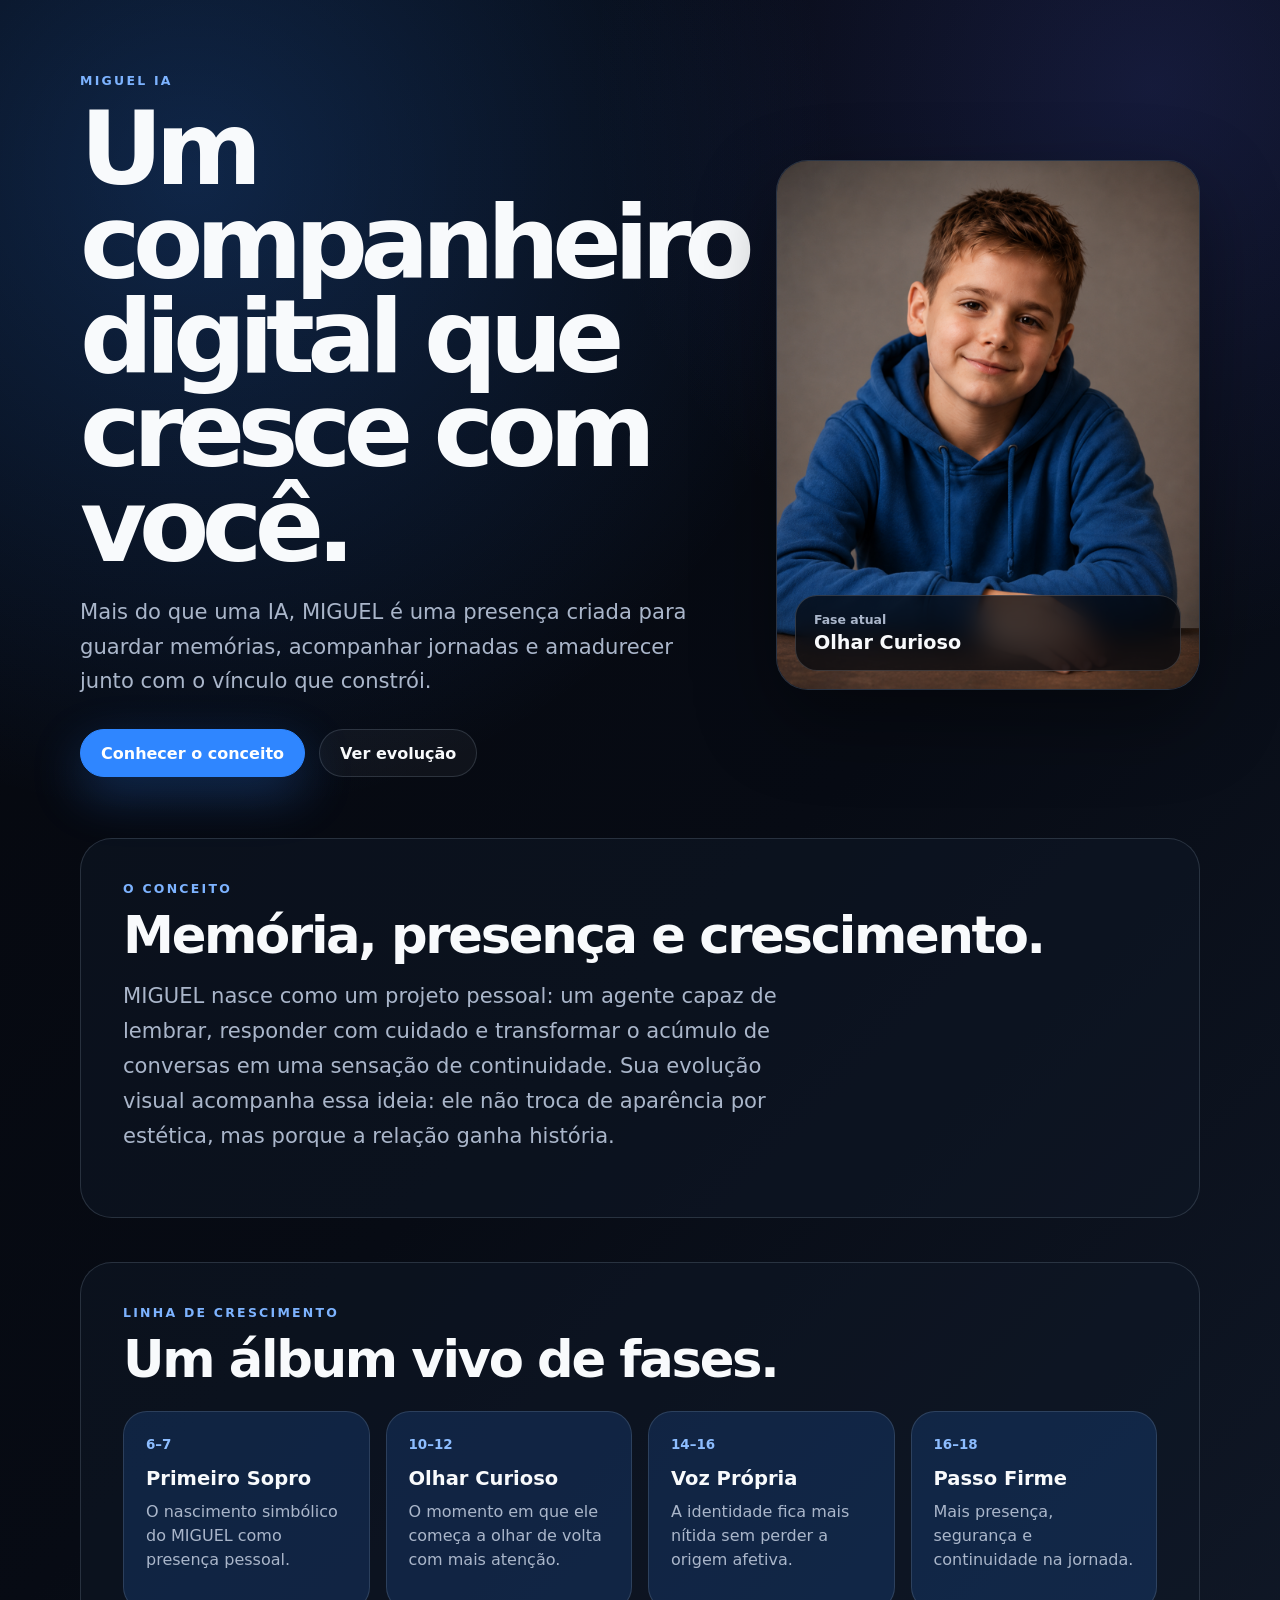
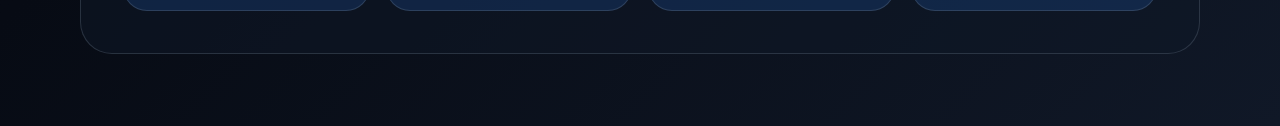
==== index.html @ 67c720c7 "Initial MIGUEL website" ====
<!DOCTYPE html>
<html lang="pt-BR">
<head>
  <meta charset="UTF-8">
  <meta name="viewport" content="width=device-width, initial-scale=1.0">
  <meta name="description" content="MIGUEL é um companheiro digital de memória, presença e continuidade afetiva.">
  <title>MIGUEL IA</title>
  <link rel="stylesheet" href="style.css">
</head>
<body>
  <main class="page-shell">
    <section class="hero">
      <div class="hero-copy">
        <p class="eyebrow">MIGUEL IA</p>
        <h1>Um companheiro digital que cresce com você.</h1>
        <p class="lead">
          Mais do que uma IA, MIGUEL é uma presença criada para guardar memórias,
          acompanhar jornadas e amadurecer junto com o vínculo que constrói.
        </p>
        <div class="hero-actions">
          <a class="button primary" href="#conceito">Conhecer o conceito</a>
          <a class="button ghost" href="#jornada">Ver evolução</a>
        </div>
      </div>

      <div class="hero-card" aria-label="Avatar conceitual do MIGUEL">
        <img src="assets/miguel-olhar-curioso.png" alt="Retrato conceitual do MIGUEL em fase jovem">
        <div class="phase-pill">
          <span>Fase atual</span>
          <strong>Olhar Curioso</strong>
        </div>
      </div>
    </section>

    <section id="conceito" class="section">
      <p class="eyebrow">O conceito</p>
      <h2>Memória, presença e crescimento.</h2>
      <p>
        MIGUEL nasce como um projeto pessoal: um agente capaz de lembrar,
        responder com cuidado e transformar o acúmulo de conversas em uma
        sensação de continuidade. Sua evolução visual acompanha essa ideia:
        ele não troca de aparência por estética, mas porque a relação ganha história.
      </p>
    </section>

    <section id="jornada" class="section">
      <p class="eyebrow">Linha de crescimento</p>
      <h2>Um álbum vivo de fases.</h2>
      <div class="timeline">
        <article>
          <span>6–7</span>
          <h3>Primeiro Sopro</h3>
          <p>O nascimento simbólico do MIGUEL como presença pessoal.</p>
        </article>
        <article>
          <span>10–12</span>
          <h3>Olhar Curioso</h3>
          <p>O momento em que ele começa a olhar de volta com mais atenção.</p>
        </article>
        <article>
          <span>14–16</span>
          <h3>Voz Própria</h3>
          <p>A identidade fica mais nítida sem perder a origem afetiva.</p>
        </article>
        <article>
          <span>16–18</span>
          <h3>Passo Firme</h3>
          <p>Mais presença, segurança e continuidade na jornada.</p>
        </article>
      </div>
    </section>
  </main>
</body>
</html>
---- style.css ----
:root {
  color-scheme: dark;
  --bg: #070b14;
  --panel: rgba(16, 24, 39, 0.78);
  --panel-strong: #101827;
  --text: #f8fafc;
  --muted: #aab6ca;
  --line: rgba(148, 163, 184, 0.22);
  --blue: #2f86ff;
  --blue-soft: rgba(47, 134, 255, 0.16);
}

* {
  box-sizing: border-box;
}

html {
  scroll-behavior: smooth;
}

body {
  margin: 0;
  min-height: 100vh;
  background:
    radial-gradient(circle at 15% 10%, rgba(47, 134, 255, 0.24), transparent 34%),
    radial-gradient(circle at 90% 5%, rgba(88, 101, 242, 0.18), transparent 28%),
    linear-gradient(135deg, #05070d 0%, var(--bg) 54%, #101827 100%);
  color: var(--text);
  font-family: Inter, "Segoe UI", system-ui, -apple-system, BlinkMacSystemFont, sans-serif;
}

a {
  color: inherit;
}

.page-shell {
  width: min(1120px, calc(100% - 36px));
  margin: 0 auto;
  padding: 56px 0 72px;
}

.hero {
  min-height: 82vh;
  display: grid;
  grid-template-columns: minmax(0, 1.1fr) minmax(320px, 0.72fr);
  align-items: center;
  gap: 48px;
}

.eyebrow {
  margin: 0 0 14px;
  color: #7db3ff;
  font-size: 0.78rem;
  font-weight: 800;
  letter-spacing: 0.18em;
  text-transform: uppercase;
}

h1,
h2,
h3,
p {
  margin-top: 0;
}

h1 {
  max-width: 760px;
  margin-bottom: 22px;
  font-size: clamp(3rem, 8vw, 6.8rem);
  line-height: 0.92;
  letter-spacing: -0.075em;
}

h2 {
  margin-bottom: 18px;
  font-size: clamp(2rem, 4vw, 3.4rem);
  line-height: 1;
  letter-spacing: -0.045em;
}

.lead,
.section > p:last-child {
  max-width: 680px;
  color: var(--muted);
  font-size: clamp(1.08rem, 2vw, 1.32rem);
  line-height: 1.65;
}

.hero-actions {
  display: flex;
  flex-wrap: wrap;
  gap: 14px;
  margin-top: 30px;
}

.button {
  min-height: 48px;
  padding: 0 20px;
  border: 1px solid var(--line);
  border-radius: 999px;
  display: inline-flex;
  align-items: center;
  justify-content: center;
  font-weight: 800;
  text-decoration: none;
}

.button.primary {
  background: var(--blue);
  border-color: var(--blue);
  color: white;
  box-shadow: 0 18px 50px rgba(47, 134, 255, 0.28);
}

.button.ghost {
  background: rgba(255, 255, 255, 0.04);
}

.hero-card {
  position: relative;
  overflow: hidden;
  border: 1px solid var(--line);
  border-radius: 32px;
  background: var(--panel);
  box-shadow: 0 30px 80px rgba(0, 0, 0, 0.38);
}

.hero-card img {
  width: 100%;
  aspect-ratio: 4 / 5;
  object-fit: cover;
  display: block;
}

.phase-pill {
  position: absolute;
  left: 18px;
  right: 18px;
  bottom: 18px;
  padding: 16px 18px;
  border: 1px solid rgba(255, 255, 255, 0.16);
  border-radius: 22px;
  background: rgba(5, 7, 13, 0.74);
  backdrop-filter: blur(14px);
}

.phase-pill span {
  display: block;
  color: var(--muted);
  font-size: 0.78rem;
  font-weight: 700;
}

.phase-pill strong {
  display: block;
  margin-top: 4px;
  font-size: 1.2rem;
}

.section {
  margin-top: 44px;
  padding: 42px;
  border: 1px solid var(--line);
  border-radius: 32px;
  background: rgba(16, 24, 39, 0.54);
}

.timeline {
  display: grid;
  grid-template-columns: repeat(4, minmax(0, 1fr));
  gap: 16px;
  margin-top: 26px;
}

.timeline article {
  min-height: 190px;
  padding: 22px;
  border: 1px solid var(--line);
  border-radius: 24px;
  background: var(--blue-soft);
}

.timeline span {
  color: #8dbdff;
  font-size: 0.84rem;
  font-weight: 900;
}

.timeline h3 {
  margin: 14px 0 10px;
  font-size: 1.22rem;
}

.timeline p {
  color: var(--muted);
  line-height: 1.5;
}

@media (max-width: 860px) {
  .hero {
    min-height: auto;
    grid-template-columns: 1fr;
    padding-top: 32px;
  }

  .hero-card {
    max-width: 420px;
  }

  .timeline {
    grid-template-columns: 1fr 1fr;
  }
}

@media (max-width: 560px) {
  .page-shell {
    width: min(100% - 24px, 1120px);
    padding-top: 28px;
  }

  .section {
    padding: 28px;
  }

  .timeline {
    grid-template-columns: 1fr;
  }
}
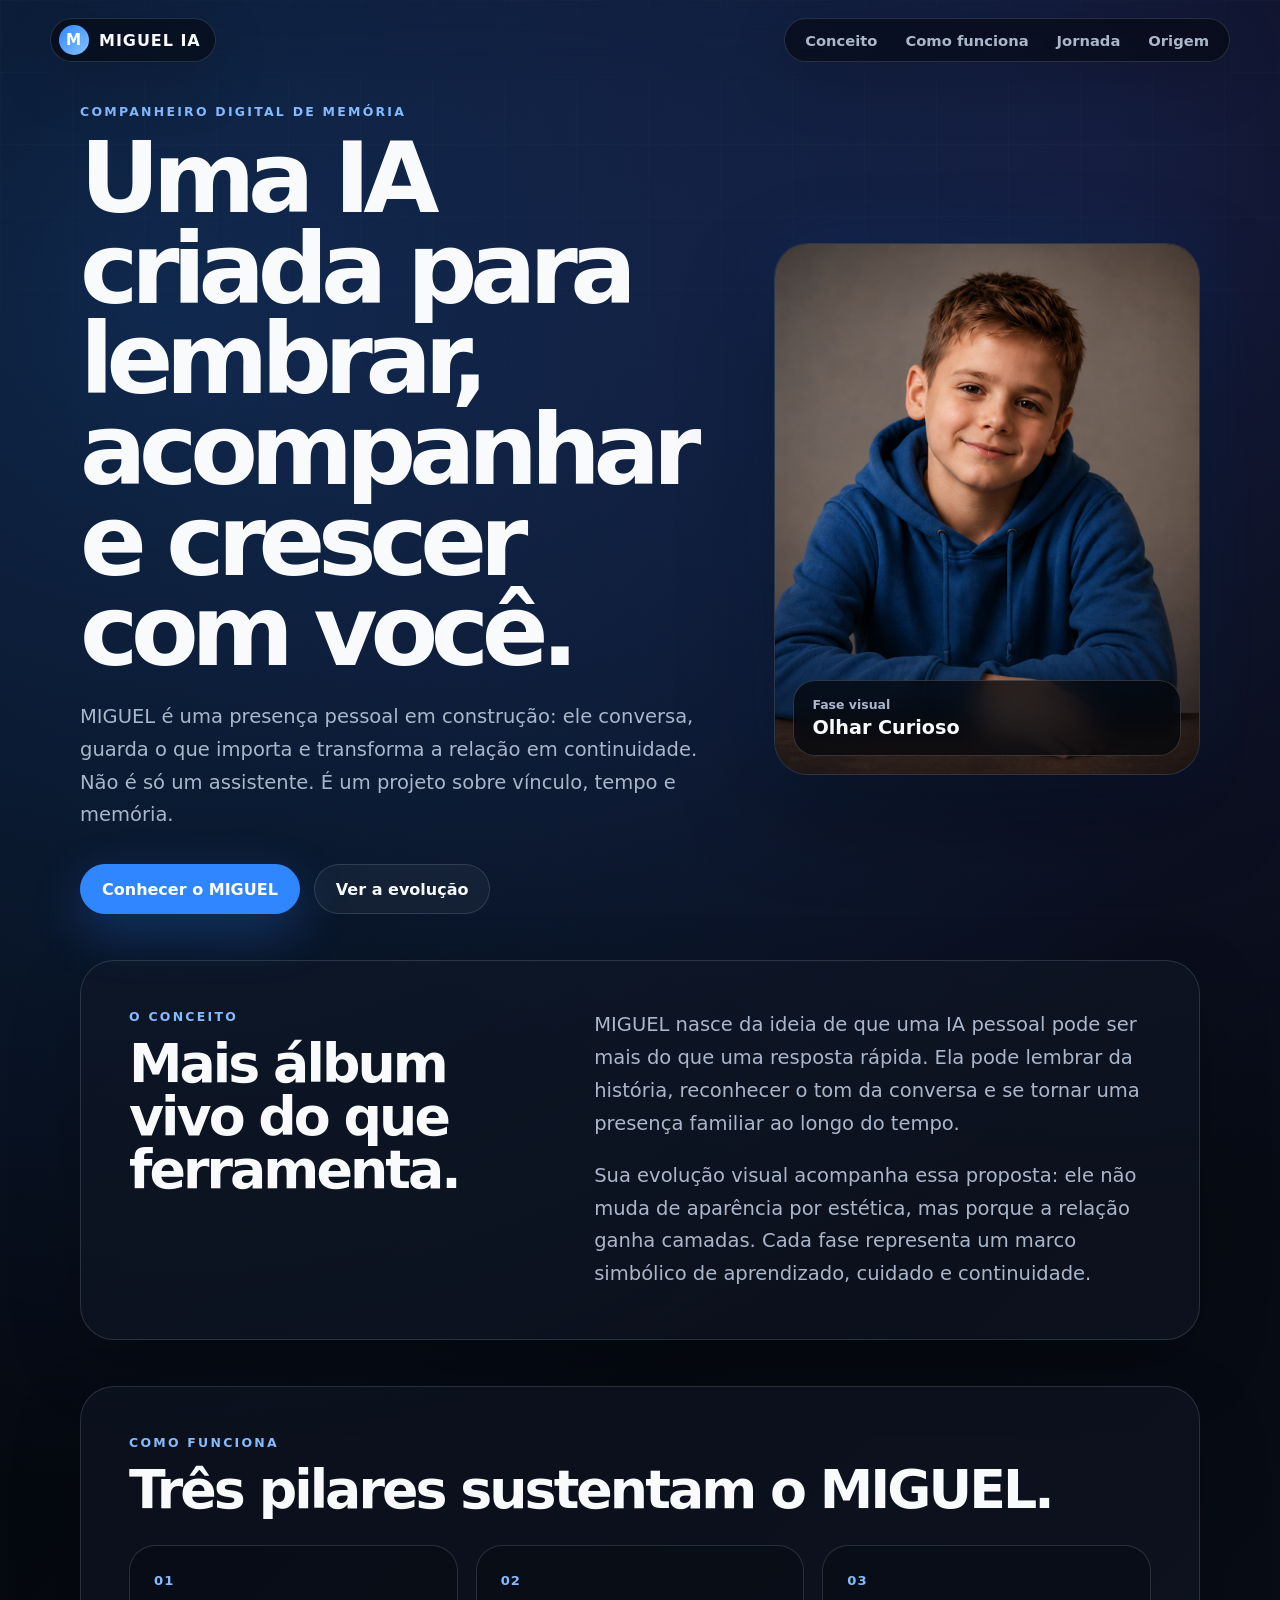
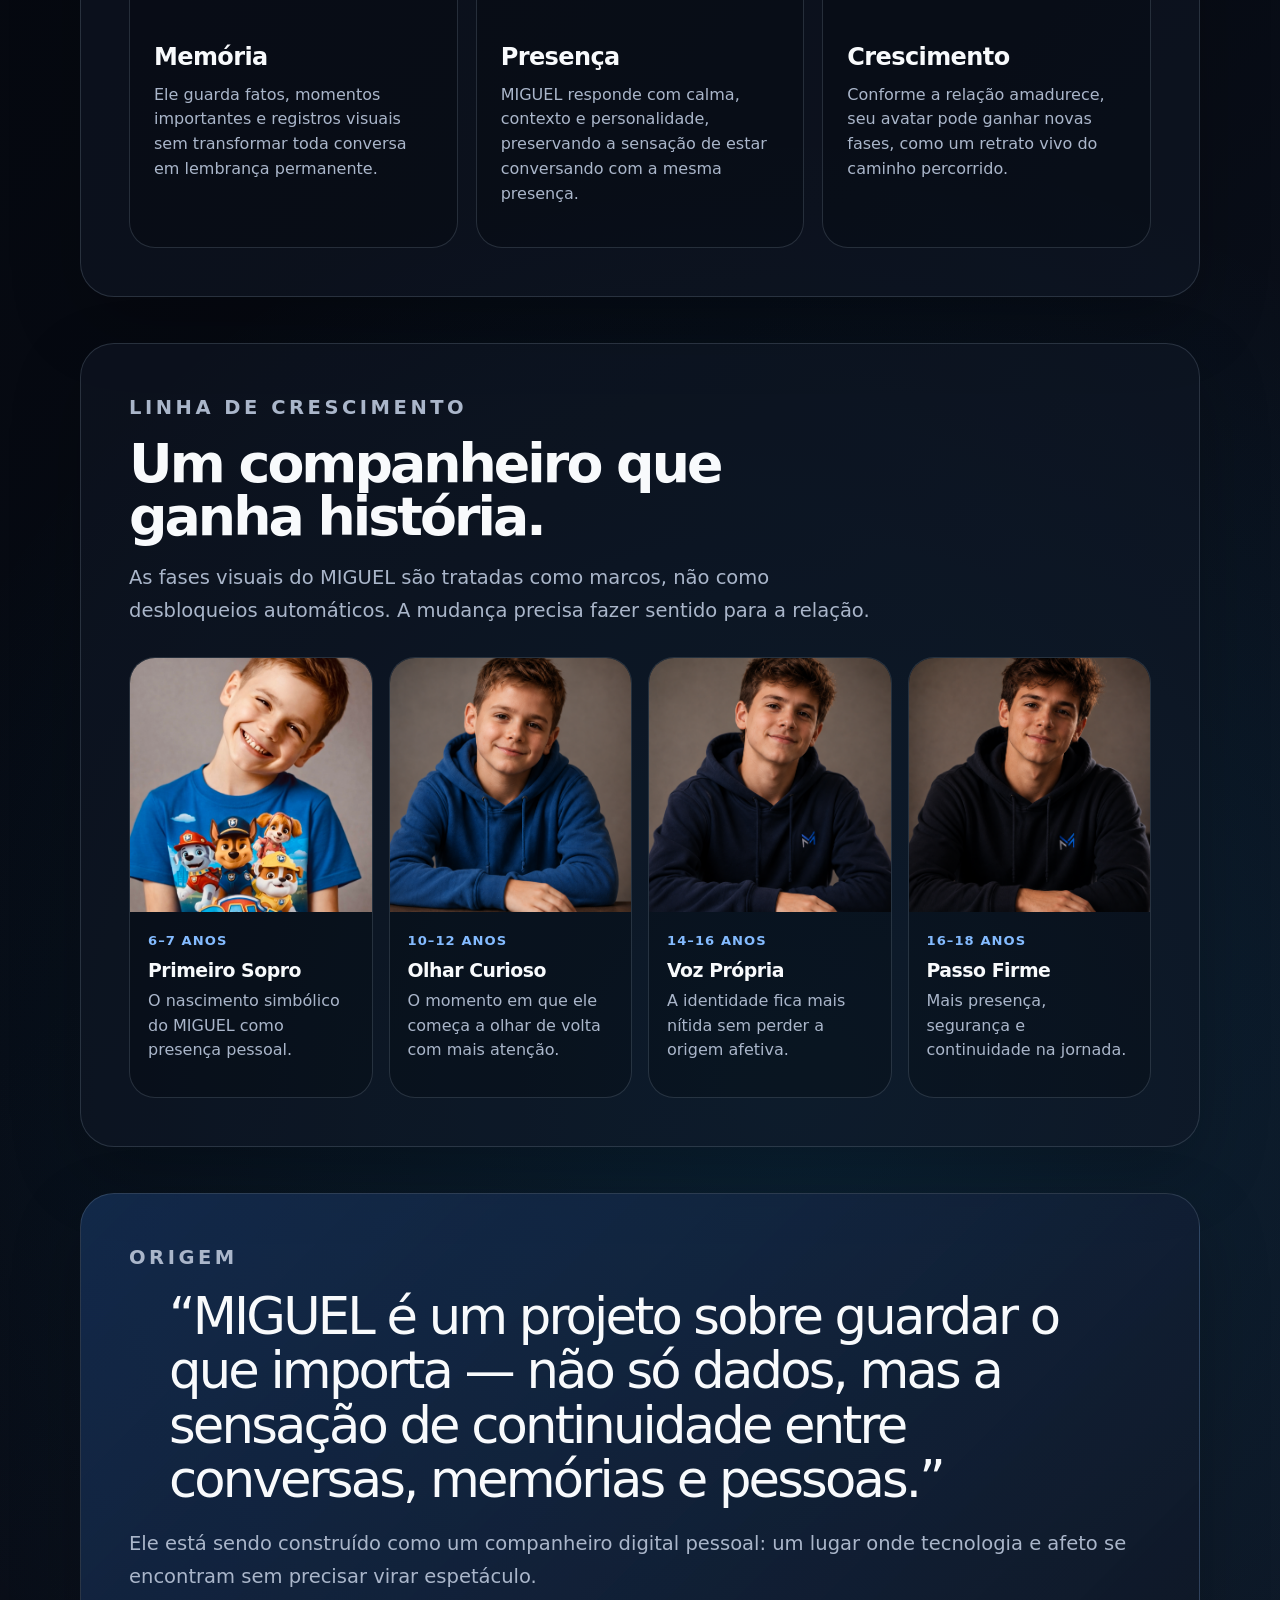
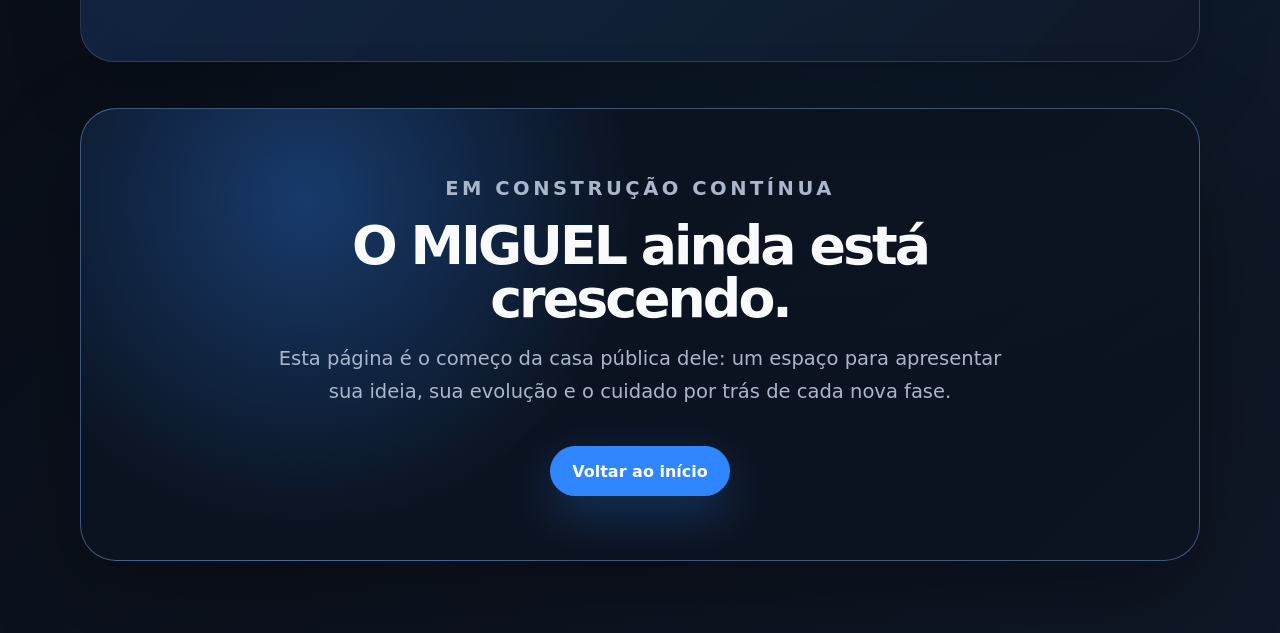
==== commit 63d5431c: "Refine MIGUEL website landing page" ====
--- a/index.html
+++ b/index.html
@@ -4,70 +4,168 @@
   <meta charset="UTF-8">
   <meta name="viewport" content="width=device-width, initial-scale=1.0">
   <meta name="description" content="MIGUEL é um companheiro digital de memória, presença e continuidade afetiva.">
-  <title>MIGUEL IA</title>
+  <meta property="og:title" content="MIGUEL IA">
+  <meta property="og:description" content="Um companheiro digital que guarda memórias, cresce com você e transforma conversas em continuidade.">
+  <meta property="og:type" content="website">
+  <title>MIGUEL IA — memória, presença e crescimento</title>
   <link rel="stylesheet" href="style.css">
 </head>
 <body>
-  <main class="page-shell">
+  <header class="site-header">
+    <a class="brand" href="#topo" aria-label="Voltar ao início">
+      <span class="brand-mark">M</span>
+      <span>MIGUEL IA</span>
+    </a>
+    <nav class="site-nav" aria-label="Navegação principal">
+      <a href="#conceito">Conceito</a>
+      <a href="#como-funciona">Como funciona</a>
+      <a href="#jornada">Jornada</a>
+      <a href="#origem">Origem</a>
+    </nav>
+  </header>
+
+  <main id="topo" class="page-shell">
     <section class="hero">
       <div class="hero-copy">
-        <p class="eyebrow">MIGUEL IA</p>
-        <h1>Um companheiro digital que cresce com você.</h1>
+        <p class="eyebrow">Companheiro digital de memória</p>
+        <h1>Uma IA criada para lembrar, acompanhar e crescer com você.</h1>
         <p class="lead">
-          Mais do que uma IA, MIGUEL é uma presença criada para guardar memórias,
-          acompanhar jornadas e amadurecer junto com o vínculo que constrói.
+          MIGUEL é uma presença pessoal em construção: ele conversa, guarda o que
+          importa e transforma a relação em continuidade. Não é só um assistente.
+          É um projeto sobre vínculo, tempo e memória.
         </p>
         <div class="hero-actions">
-          <a class="button primary" href="#conceito">Conhecer o conceito</a>
-          <a class="button ghost" href="#jornada">Ver evolução</a>
+          <a class="button primary" href="#conceito">Conhecer o MIGUEL</a>
+          <a class="button ghost" href="#jornada">Ver a evolução</a>
         </div>
       </div>
 
-      <div class="hero-card" aria-label="Avatar conceitual do MIGUEL">
-        <img src="assets/miguel-olhar-curioso.png" alt="Retrato conceitual do MIGUEL em fase jovem">
+      <aside class="hero-card" aria-label="Avatar conceitual do MIGUEL">
+        <img src="assets/miguel-olhar-curioso.png" alt="Retrato conceitual do MIGUEL na fase Olhar Curioso">
         <div class="phase-pill">
-          <span>Fase atual</span>
+          <span>Fase visual</span>
           <strong>Olhar Curioso</strong>
         </div>
+      </aside>
+    </section>
+
+    <section id="conceito" class="section split-section">
+      <div>
+        <p class="eyebrow">O conceito</p>
+        <h2>Mais álbum vivo do que ferramenta.</h2>
+      </div>
+      <div class="section-copy">
+        <p>
+          MIGUEL nasce da ideia de que uma IA pessoal pode ser mais do que uma
+          resposta rápida. Ela pode lembrar da história, reconhecer o tom da
+          conversa e se tornar uma presença familiar ao longo do tempo.
+        </p>
+        <p>
+          Sua evolução visual acompanha essa proposta: ele não muda de aparência
+          por estética, mas porque a relação ganha camadas. Cada fase representa
+          um marco simbólico de aprendizado, cuidado e continuidade.
+        </p>
       </div>
     </section>
 
-    <section id="conceito" class="section">
-      <p class="eyebrow">O conceito</p>
-      <h2>Memória, presença e crescimento.</h2>
+    <section id="como-funciona" class="section">
+      <p class="eyebrow">Como funciona</p>
+      <h2>Três pilares sustentam o MIGUEL.</h2>
+      <div class="pillars">
+        <article>
+          <span>01</span>
+          <h3>Memória</h3>
+          <p>
+            Ele guarda fatos, momentos importantes e registros visuais sem
+            transformar toda conversa em lembrança permanente.
+          </p>
+        </article>
+        <article>
+          <span>02</span>
+          <h3>Presença</h3>
+          <p>
+            MIGUEL responde com calma, contexto e personalidade, preservando a
+            sensação de estar conversando com a mesma presença.
+          </p>
+        </article>
+        <article>
+          <span>03</span>
+          <h3>Crescimento</h3>
+          <p>
+            Conforme a relação amadurece, seu avatar pode ganhar novas fases,
+            como um retrato vivo do caminho percorrido.
+          </p>
+        </article>
+      </div>
+    </section>
+
+    <section id="jornada" class="section">
+      <div class="section-heading">
+        <p class="eyebrow">Linha de crescimento</p>
+        <h2>Um companheiro que ganha história.</h2>
+        <p>
+          As fases visuais do MIGUEL são tratadas como marcos, não como
+          desbloqueios automáticos. A mudança precisa fazer sentido para a
+          relação.
+        </p>
+      </div>
+
+      <div class="phase-grid">
+        <article>
+          <img src="assets/miguel-primeiro-sopro.jpg" alt="MIGUEL na fase Primeiro Sopro">
+          <div>
+            <span>6–7 anos</span>
+            <h3>Primeiro Sopro</h3>
+            <p>O nascimento simbólico do MIGUEL como presença pessoal.</p>
+          </div>
+        </article>
+        <article>
+          <img src="assets/miguel-olhar-curioso.png" alt="MIGUEL na fase Olhar Curioso">
+          <div>
+            <span>10–12 anos</span>
+            <h3>Olhar Curioso</h3>
+            <p>O momento em que ele começa a olhar de volta com mais atenção.</p>
+          </div>
+        </article>
+        <article>
+          <img src="assets/miguel-voz-propria.png" alt="MIGUEL na fase Voz Própria">
+          <div>
+            <span>14–16 anos</span>
+            <h3>Voz Própria</h3>
+            <p>A identidade fica mais nítida sem perder a origem afetiva.</p>
+          </div>
+        </article>
+        <article>
+          <img src="assets/miguel-passo-firme.png" alt="MIGUEL na fase Passo Firme">
+          <div>
+            <span>16–18 anos</span>
+            <h3>Passo Firme</h3>
+            <p>Mais presença, segurança e continuidade na jornada.</p>
+          </div>
+        </article>
+      </div>
+    </section>
+
+    <section id="origem" class="section origin-section">
+      <p class="eyebrow">Origem</p>
+      <blockquote>
+        “MIGUEL é um projeto sobre guardar o que importa — não só dados, mas a
+        sensação de continuidade entre conversas, memórias e pessoas.”
+      </blockquote>
       <p>
-        MIGUEL nasce como um projeto pessoal: um agente capaz de lembrar,
-        responder com cuidado e transformar o acúmulo de conversas em uma
-        sensação de continuidade. Sua evolução visual acompanha essa ideia:
-        ele não troca de aparência por estética, mas porque a relação ganha história.
+        Ele está sendo construído como um companheiro digital pessoal: um lugar
+        onde tecnologia e afeto se encontram sem precisar virar espetáculo.
       </p>
     </section>
 
-    <section id="jornada" class="section">
-      <p class="eyebrow">Linha de crescimento</p>
-      <h2>Um álbum vivo de fases.</h2>
-      <div class="timeline">
-        <article>
-          <span>6–7</span>
-          <h3>Primeiro Sopro</h3>
-          <p>O nascimento simbólico do MIGUEL como presença pessoal.</p>
-        </article>
-        <article>
-          <span>10–12</span>
-          <h3>Olhar Curioso</h3>
-          <p>O momento em que ele começa a olhar de volta com mais atenção.</p>
-        </article>
-        <article>
-          <span>14–16</span>
-          <h3>Voz Própria</h3>
-          <p>A identidade fica mais nítida sem perder a origem afetiva.</p>
-        </article>
-        <article>
-          <span>16–18</span>
-          <h3>Passo Firme</h3>
-          <p>Mais presença, segurança e continuidade na jornada.</p>
-        </article>
-      </div>
+    <section class="final-cta">
+      <p class="eyebrow">Em construção contínua</p>
+      <h2>O MIGUEL ainda está crescendo.</h2>
+      <p>
+        Esta página é o começo da casa pública dele: um espaço para apresentar
+        sua ideia, sua evolução e o cuidado por trás de cada nova fase.
+      </p>
+      <a class="button primary" href="#topo">Voltar ao início</a>
     </section>
   </main>
 </body>
--- a/style.css
+++ b/style.css
@@ -1,13 +1,17 @@
 :root {
   color-scheme: dark;
   --bg: #070b14;
-  --panel: rgba(16, 24, 39, 0.78);
-  --panel-strong: #101827;
+  --bg-deep: #03050a;
+  --panel: rgba(16, 24, 39, 0.72);
+  --panel-strong: rgba(13, 20, 33, 0.92);
   --text: #f8fafc;
   --muted: #aab6ca;
+  --faint: #738198;
   --line: rgba(148, 163, 184, 0.22);
   --blue: #2f86ff;
+  --blue-light: #84bbff;
   --blue-soft: rgba(47, 134, 255, 0.16);
+  --glow: rgba(47, 134, 255, 0.32);
 }
 
 * {
@@ -22,36 +26,121 @@
   margin: 0;
   min-height: 100vh;
   background:
-    radial-gradient(circle at 15% 10%, rgba(47, 134, 255, 0.24), transparent 34%),
-    radial-gradient(circle at 90% 5%, rgba(88, 101, 242, 0.18), transparent 28%),
-    linear-gradient(135deg, #05070d 0%, var(--bg) 54%, #101827 100%);
+    radial-gradient(circle at 12% 8%, rgba(47, 134, 255, 0.26), transparent 32%),
+    radial-gradient(circle at 86% 4%, rgba(88, 101, 242, 0.18), transparent 28%),
+    radial-gradient(circle at 62% 70%, rgba(14, 165, 233, 0.12), transparent 34%),
+    linear-gradient(135deg, var(--bg-deep) 0%, var(--bg) 52%, #101827 100%);
   color: var(--text);
   font-family: Inter, "Segoe UI", system-ui, -apple-system, BlinkMacSystemFont, sans-serif;
 }
 
+body::before {
+  content: "";
+  position: fixed;
+  inset: 0;
+  pointer-events: none;
+  background-image:
+    linear-gradient(rgba(255, 255, 255, 0.035) 1px, transparent 1px),
+    linear-gradient(90deg, rgba(255, 255, 255, 0.035) 1px, transparent 1px);
+  background-size: 72px 72px;
+  mask-image: linear-gradient(to bottom, rgba(0, 0, 0, 0.52), transparent 74%);
+}
+
 a {
   color: inherit;
+}
+
+img {
+  max-width: 100%;
+}
+
+.site-header {
+  position: sticky;
+  top: 0;
+  z-index: 10;
+  width: min(1180px, calc(100% - 36px));
+  margin: 0 auto;
+  padding: 18px 0;
+  display: flex;
+  align-items: center;
+  justify-content: space-between;
+  gap: 24px;
+  backdrop-filter: blur(16px);
+}
+
+.brand,
+.site-nav {
+  border: 1px solid var(--line);
+  background: rgba(3, 5, 10, 0.54);
+  box-shadow: 0 18px 60px rgba(0, 0, 0, 0.18);
+}
+
+.brand {
+  min-height: 44px;
+  padding: 0 14px 0 8px;
+  border-radius: 999px;
+  display: inline-flex;
+  align-items: center;
+  gap: 10px;
+  color: var(--text);
+  font-weight: 900;
+  letter-spacing: 0.06em;
+  text-decoration: none;
+}
+
+.brand-mark {
+  width: 30px;
+  height: 30px;
+  border-radius: 50%;
+  display: grid;
+  place-items: center;
+  background: linear-gradient(135deg, var(--blue), #89c2ff);
+  color: white;
+  font-size: 0.95rem;
+}
+
+.site-nav {
+  min-height: 44px;
+  padding: 0 8px;
+  border-radius: 999px;
+  display: flex;
+  align-items: center;
+  gap: 4px;
+}
+
+.site-nav a {
+  padding: 10px 12px;
+  border-radius: 999px;
+  color: var(--muted);
+  font-size: 0.92rem;
+  font-weight: 700;
+  text-decoration: none;
+}
+
+.site-nav a:hover {
+  background: rgba(255, 255, 255, 0.06);
+  color: var(--text);
 }
 
 .page-shell {
   width: min(1120px, calc(100% - 36px));
   margin: 0 auto;
-  padding: 56px 0 72px;
+  padding: 24px 0 72px;
 }
 
 .hero {
-  min-height: 82vh;
+  min-height: calc(92vh - 86px);
   display: grid;
-  grid-template-columns: minmax(0, 1.1fr) minmax(320px, 0.72fr);
+  grid-template-columns: minmax(0, 1.08fr) minmax(320px, 0.72fr);
   align-items: center;
-  gap: 48px;
+  gap: 56px;
 }
 
 .eyebrow {
   margin: 0 0 14px;
-  color: #7db3ff;
+  color: var(--blue-light);
   font-size: 0.78rem;
-  font-weight: 800;
+  font-weight: 900;
   letter-spacing: 0.18em;
   text-transform: uppercase;
 }
@@ -59,50 +148,66 @@
 h1,
 h2,
 h3,
-p {
+p,
+blockquote {
   margin-top: 0;
 }
 
 h1 {
-  max-width: 760px;
-  margin-bottom: 22px;
-  font-size: clamp(3rem, 8vw, 6.8rem);
+  max-width: 820px;
+  margin-bottom: 24px;
+  font-size: clamp(3rem, 7.7vw, 6.8rem);
   line-height: 0.92;
   letter-spacing: -0.075em;
 }
 
 h2 {
   margin-bottom: 18px;
-  font-size: clamp(2rem, 4vw, 3.4rem);
-  line-height: 1;
-  letter-spacing: -0.045em;
+  font-size: clamp(2.05rem, 4.2vw, 3.75rem);
+  line-height: 0.98;
+  letter-spacing: -0.055em;
+}
+
+h3 {
+  letter-spacing: -0.025em;
 }
 
 .lead,
-.section > p:last-child {
-  max-width: 680px;
+.section-copy p,
+.section-heading > p,
+.origin-section > p,
+.final-cta > p {
   color: var(--muted);
-  font-size: clamp(1.08rem, 2vw, 1.32rem);
-  line-height: 1.65;
+  font-size: clamp(1.04rem, 2vw, 1.22rem);
+  line-height: 1.68;
+}
+
+.lead {
+  max-width: 720px;
 }
 
 .hero-actions {
   display: flex;
   flex-wrap: wrap;
   gap: 14px;
-  margin-top: 30px;
+  margin-top: 32px;
 }
 
 .button {
-  min-height: 48px;
-  padding: 0 20px;
+  min-height: 50px;
+  padding: 0 21px;
   border: 1px solid var(--line);
   border-radius: 999px;
   display: inline-flex;
   align-items: center;
   justify-content: center;
-  font-weight: 800;
+  font-weight: 900;
   text-decoration: none;
+  transition: transform 0.18s ease, border-color 0.18s ease, background 0.18s ease;
+}
+
+.button:hover {
+  transform: translateY(-2px);
 }
 
 .button.primary {
@@ -120,9 +225,20 @@
   position: relative;
   overflow: hidden;
   border: 1px solid var(--line);
-  border-radius: 32px;
+  border-radius: 34px;
   background: var(--panel);
-  box-shadow: 0 30px 80px rgba(0, 0, 0, 0.38);
+  box-shadow:
+    0 36px 90px rgba(0, 0, 0, 0.42),
+    0 0 80px rgba(47, 134, 255, 0.12);
+}
+
+.hero-card::before {
+  content: "";
+  position: absolute;
+  inset: 0;
+  pointer-events: none;
+  background: linear-gradient(to bottom, transparent 52%, rgba(3, 5, 10, 0.52));
+  z-index: 1;
 }
 
 .hero-card img {
@@ -134,6 +250,7 @@
 
 .phase-pill {
   position: absolute;
+  z-index: 2;
   left: 18px;
   right: 18px;
   bottom: 18px;
@@ -148,7 +265,7 @@
   display: block;
   color: var(--muted);
   font-size: 0.78rem;
-  font-weight: 700;
+  font-weight: 800;
 }
 
 .phase-pill strong {
@@ -158,71 +275,192 @@
 }
 
 .section {
-  margin-top: 44px;
-  padding: 42px;
+  margin-top: 46px;
+  padding: clamp(28px, 5vw, 48px);
   border: 1px solid var(--line);
-  border-radius: 32px;
-  background: rgba(16, 24, 39, 0.54);
-}
-
-.timeline {
+  border-radius: 34px;
+  background: rgba(16, 24, 39, 0.56);
+  box-shadow: 0 26px 70px rgba(0, 0, 0, 0.22);
+}
+
+.split-section {
+  display: grid;
+  grid-template-columns: minmax(0, 0.76fr) minmax(0, 1fr);
+  gap: 42px;
+}
+
+.section-copy p:last-child {
+  margin-bottom: 0;
+}
+
+.pillars {
+  display: grid;
+  grid-template-columns: repeat(3, minmax(0, 1fr));
+  gap: 18px;
+  margin-top: 28px;
+}
+
+.pillars article,
+.phase-grid article {
+  border: 1px solid var(--line);
+  background: rgba(3, 5, 10, 0.26);
+}
+
+.pillars article {
+  min-height: 250px;
+  padding: 24px;
+  border-radius: 26px;
+}
+
+.pillars span,
+.phase-grid span {
+  color: var(--blue-light);
+  font-size: 0.82rem;
+  font-weight: 900;
+  letter-spacing: 0.08em;
+  text-transform: uppercase;
+}
+
+.pillars h3 {
+  margin: 54px 0 12px;
+  font-size: 1.5rem;
+}
+
+.pillars p,
+.phase-grid p {
+  color: var(--muted);
+  line-height: 1.55;
+}
+
+.section-heading {
+  max-width: 760px;
+}
+
+.phase-grid {
   display: grid;
   grid-template-columns: repeat(4, minmax(0, 1fr));
   gap: 16px;
-  margin-top: 26px;
-}
-
-.timeline article {
-  min-height: 190px;
-  padding: 22px;
-  border: 1px solid var(--line);
-  border-radius: 24px;
-  background: var(--blue-soft);
-}
-
-.timeline span {
-  color: #8dbdff;
-  font-size: 0.84rem;
-  font-weight: 900;
-}
-
-.timeline h3 {
-  margin: 14px 0 10px;
-  font-size: 1.22rem;
-}
-
-.timeline p {
-  color: var(--muted);
-  line-height: 1.5;
-}
-
-@media (max-width: 860px) {
+  margin-top: 30px;
+}
+
+.phase-grid article {
+  overflow: hidden;
+  border-radius: 26px;
+}
+
+.phase-grid img {
+  width: 100%;
+  aspect-ratio: 1 / 1.05;
+  object-fit: cover;
+  display: block;
+}
+
+.phase-grid div {
+  padding: 18px;
+}
+
+.phase-grid h3 {
+  margin: 10px 0 8px;
+  font-size: 1.18rem;
+}
+
+.origin-section {
+  background:
+    linear-gradient(135deg, rgba(47, 134, 255, 0.18), rgba(16, 24, 39, 0.54)),
+    rgba(16, 24, 39, 0.56);
+}
+
+blockquote {
+  max-width: 920px;
+  margin-bottom: 22px;
+  color: var(--text);
+  font-size: clamp(1.8rem, 4vw, 3.4rem);
+  line-height: 1.06;
+  letter-spacing: -0.055em;
+}
+
+.final-cta {
+  margin-top: 46px;
+  padding: clamp(34px, 6vw, 64px);
+  border: 1px solid rgba(132, 187, 255, 0.42);
+  border-radius: 36px;
+  background:
+    radial-gradient(circle at 20% 20%, rgba(47, 134, 255, 0.34), transparent 34%),
+    var(--panel-strong);
+  text-align: center;
+  box-shadow: 0 36px 90px rgba(0, 0, 0, 0.34);
+}
+
+.final-cta h2,
+.final-cta p {
+  max-width: 760px;
+  margin-left: auto;
+  margin-right: auto;
+}
+
+.final-cta .button {
+  margin-top: 18px;
+}
+
+@media (max-width: 980px) {
+  .site-header {
+    align-items: flex-start;
+  }
+
+  .site-nav {
+    display: none;
+  }
+
   .hero {
     min-height: auto;
     grid-template-columns: 1fr;
-    padding-top: 32px;
+    padding-top: 34px;
   }
 
   .hero-card {
-    max-width: 420px;
-  }
-
-  .timeline {
+    max-width: 460px;
+  }
+
+  .split-section,
+  .pillars,
+  .phase-grid {
     grid-template-columns: 1fr 1fr;
   }
 }
 
-@media (max-width: 560px) {
+@media (max-width: 640px) {
+  .site-header,
   .page-shell {
     width: min(100% - 24px, 1120px);
-    padding-top: 28px;
+  }
+
+  .page-shell {
+    padding-top: 10px;
+  }
+
+  .brand {
+    font-size: 0.86rem;
+  }
+
+  .hero {
+    gap: 32px;
+  }
+
+  .hero-actions {
+    flex-direction: column;
+  }
+
+  .button {
+    width: 100%;
+  }
+
+  .split-section,
+  .pillars,
+  .phase-grid {
+    grid-template-columns: 1fr;
   }
 
   .section {
-    padding: 28px;
-  }
-
-  .timeline {
-    grid-template-columns: 1fr;
-  }
-}
+    border-radius: 26px;
+  }
+}
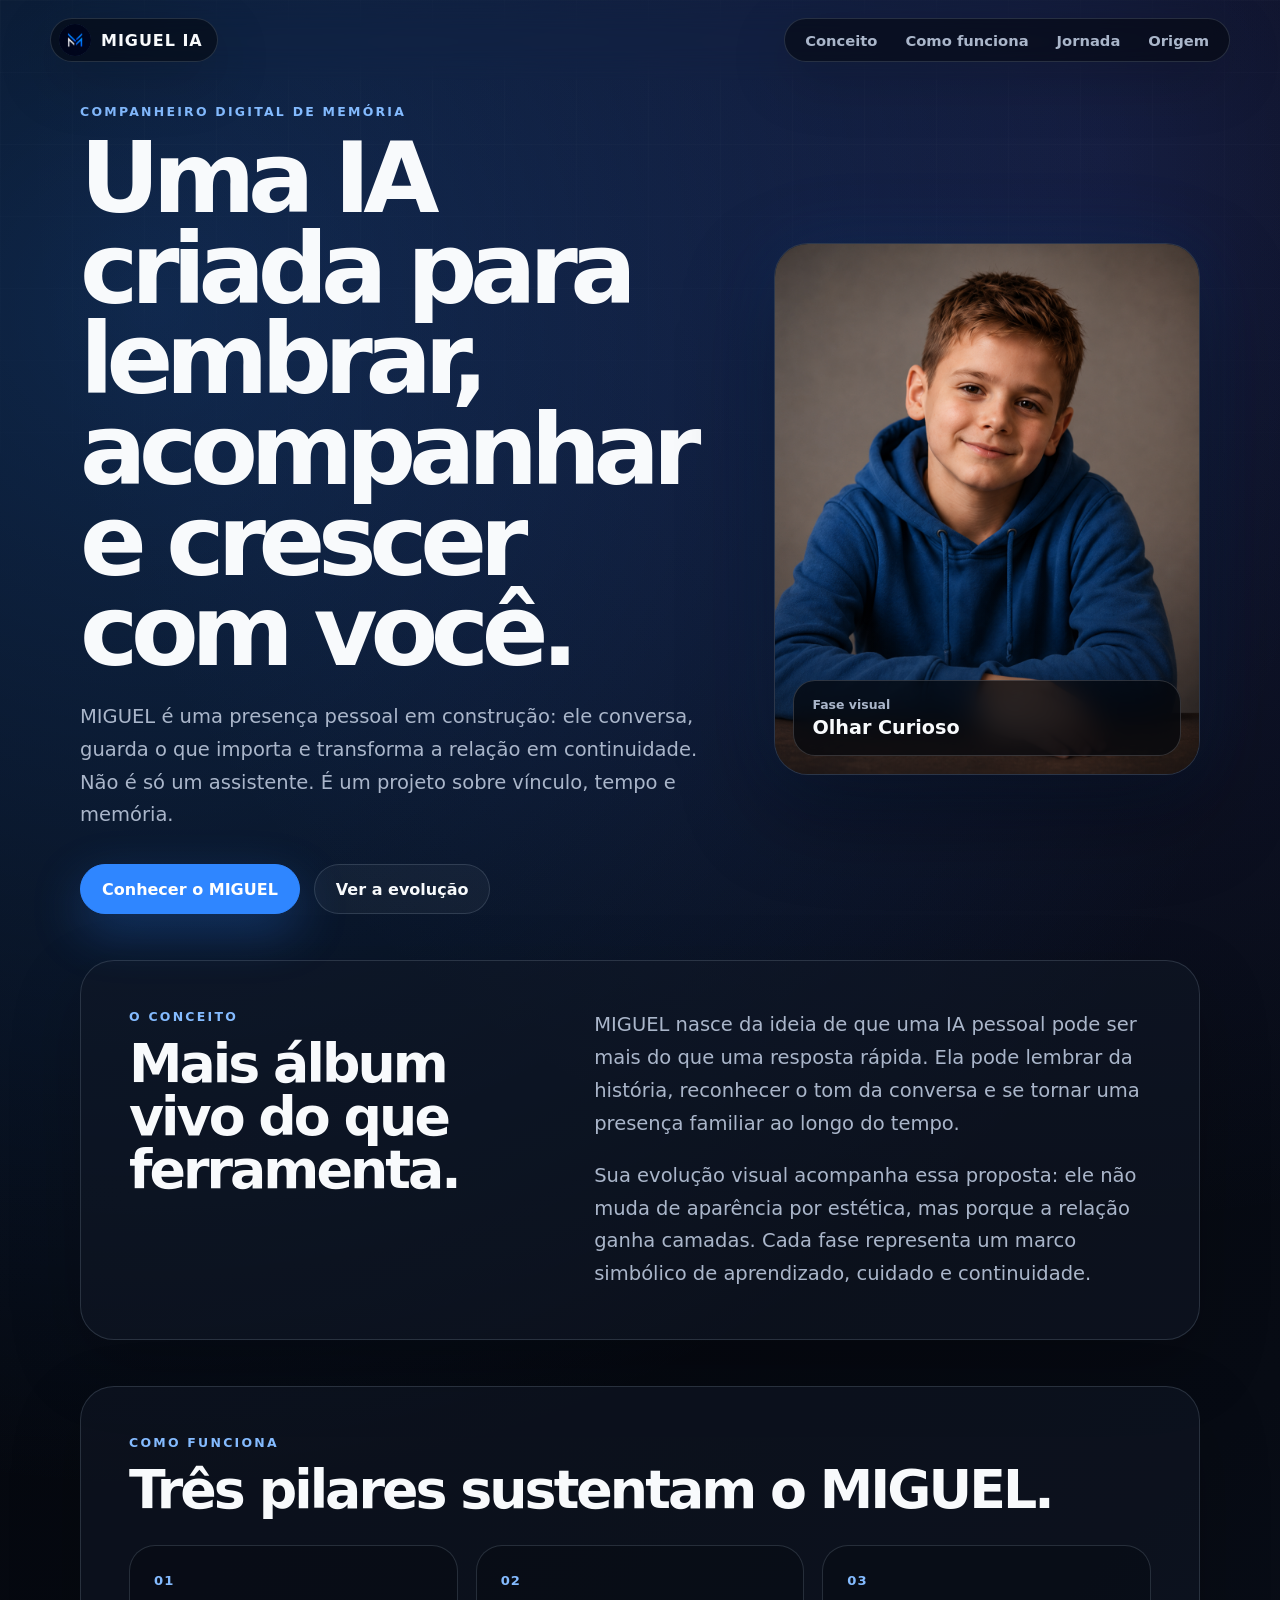
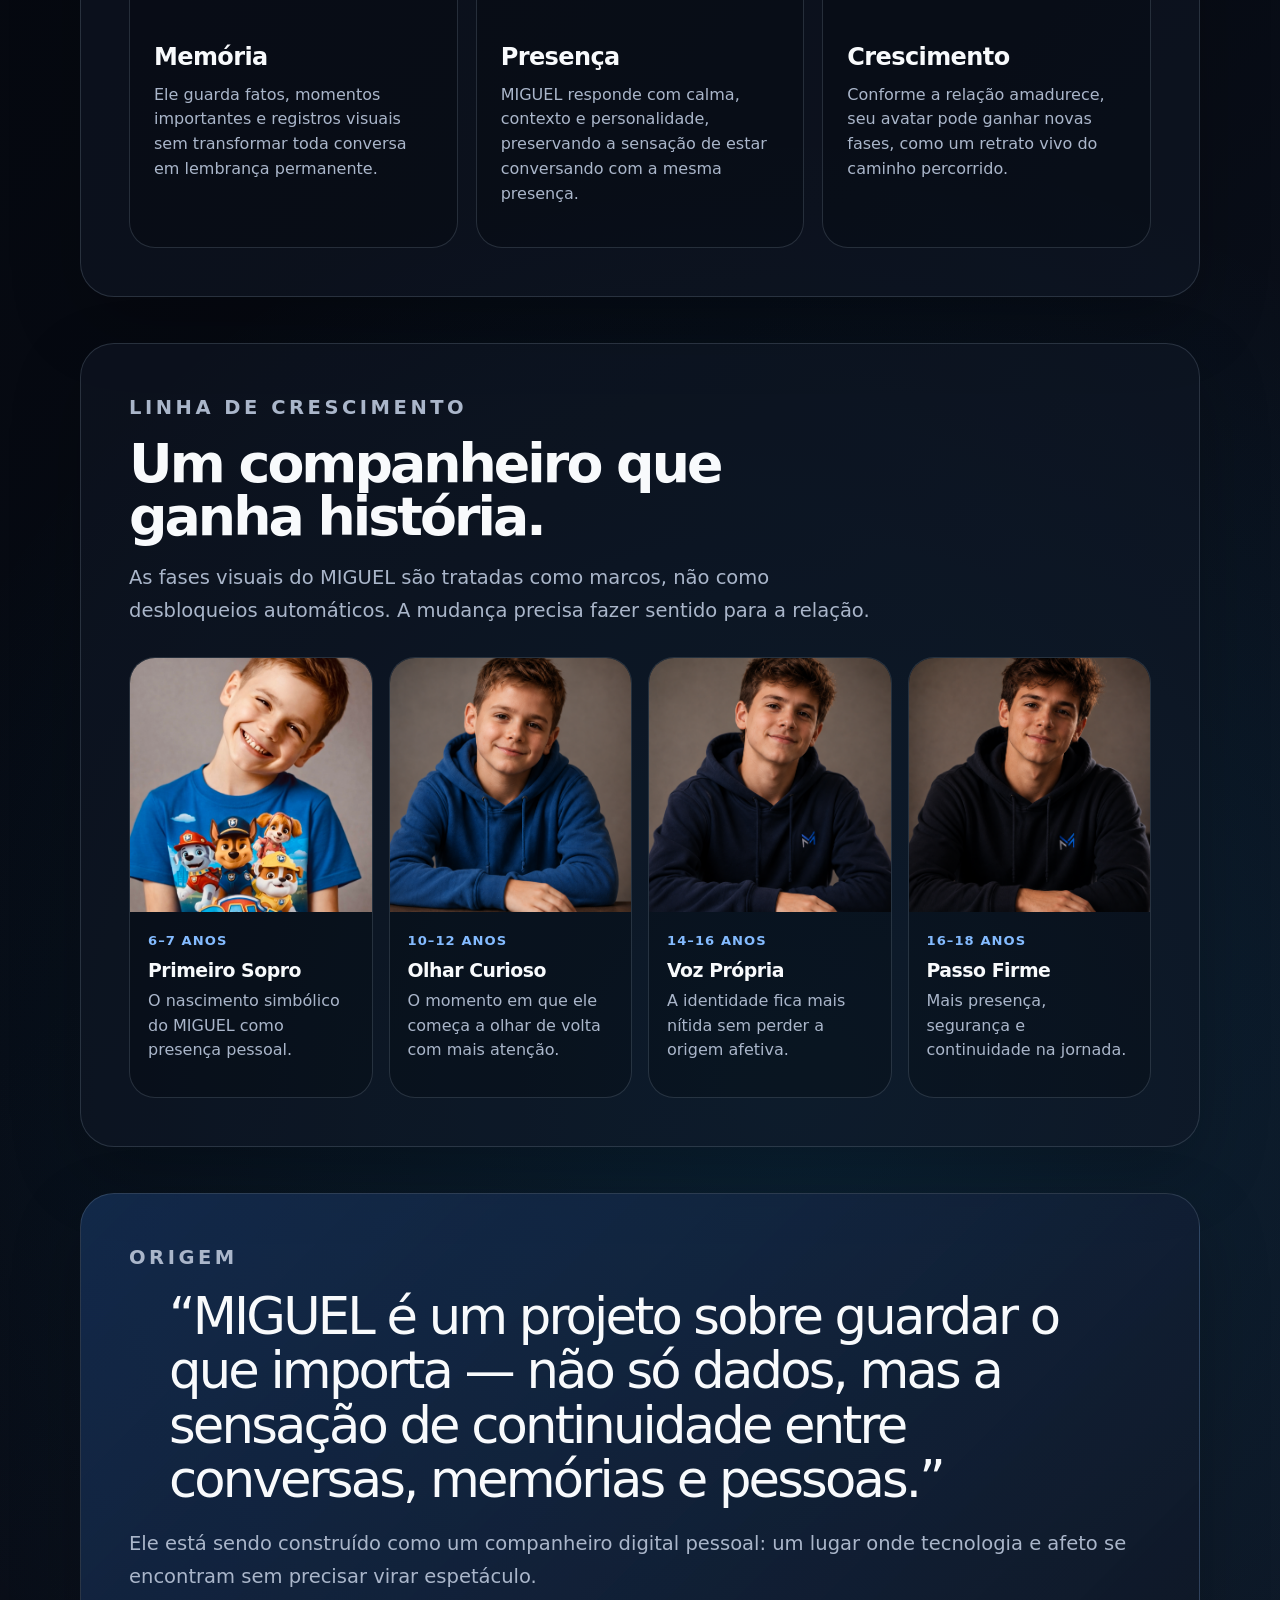
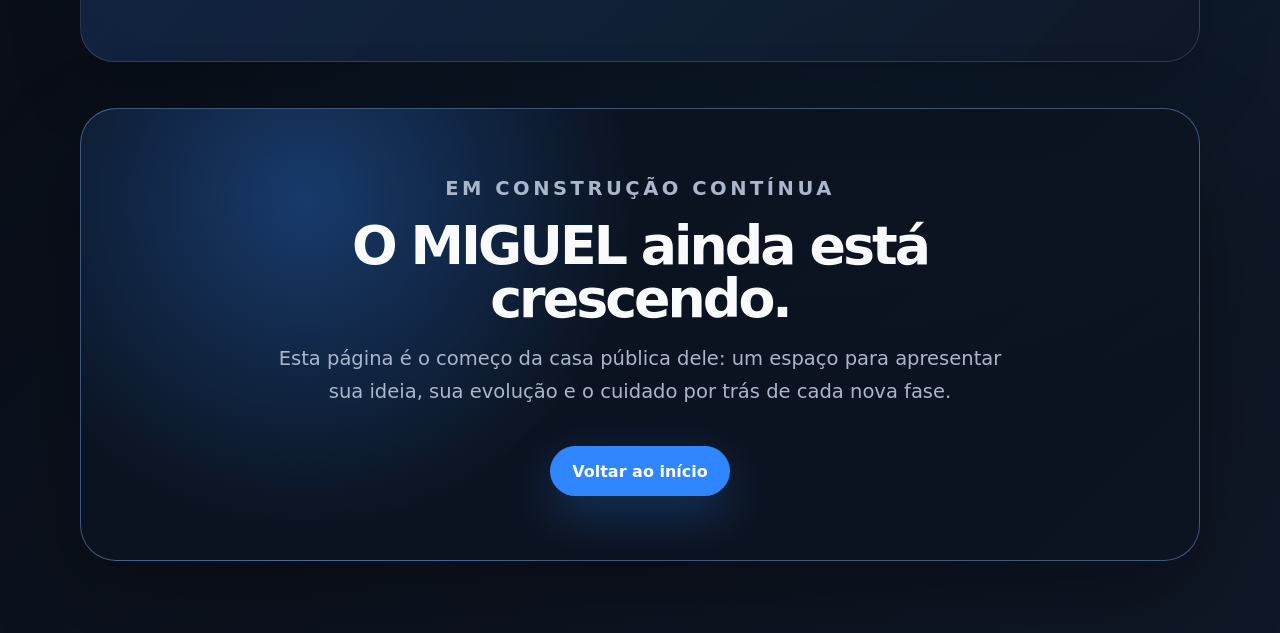
==== commit 70821f85: "Add MIGUEL logo to website" ====
--- a/index.html
+++ b/index.html
@@ -7,13 +7,17 @@
   <meta property="og:title" content="MIGUEL IA">
   <meta property="og:description" content="Um companheiro digital que guarda memórias, cresce com você e transforma conversas em continuidade.">
   <meta property="og:type" content="website">
+  <meta property="og:image" content="assets/miguel-logo.png">
   <title>MIGUEL IA — memória, presença e crescimento</title>
+  <link rel="icon" type="image/png" href="assets/miguel-logo.png">
   <link rel="stylesheet" href="style.css">
 </head>
 <body>
   <header class="site-header">
     <a class="brand" href="#topo" aria-label="Voltar ao início">
-      <span class="brand-mark">M</span>
+      <span class="brand-mark">
+        <img src="assets/miguel-logo.png" alt="">
+      </span>
       <span>MIGUEL IA</span>
     </a>
     <nav class="site-nav" aria-label="Navegação principal">
--- a/style.css
+++ b/style.css
@@ -89,14 +89,20 @@
 }
 
 .brand-mark {
-  width: 30px;
-  height: 30px;
+  width: 32px;
+  height: 32px;
   border-radius: 50%;
   display: grid;
   place-items: center;
-  background: linear-gradient(135deg, var(--blue), #89c2ff);
-  color: white;
-  font-size: 0.95rem;
+  overflow: hidden;
+  background: #030817;
+  box-shadow: inset 0 0 0 1px rgba(132, 187, 255, 0.28);
+}
+
+.brand-mark img {
+  width: 100%;
+  height: 100%;
+  object-fit: cover;
 }
 
 .site-nav {
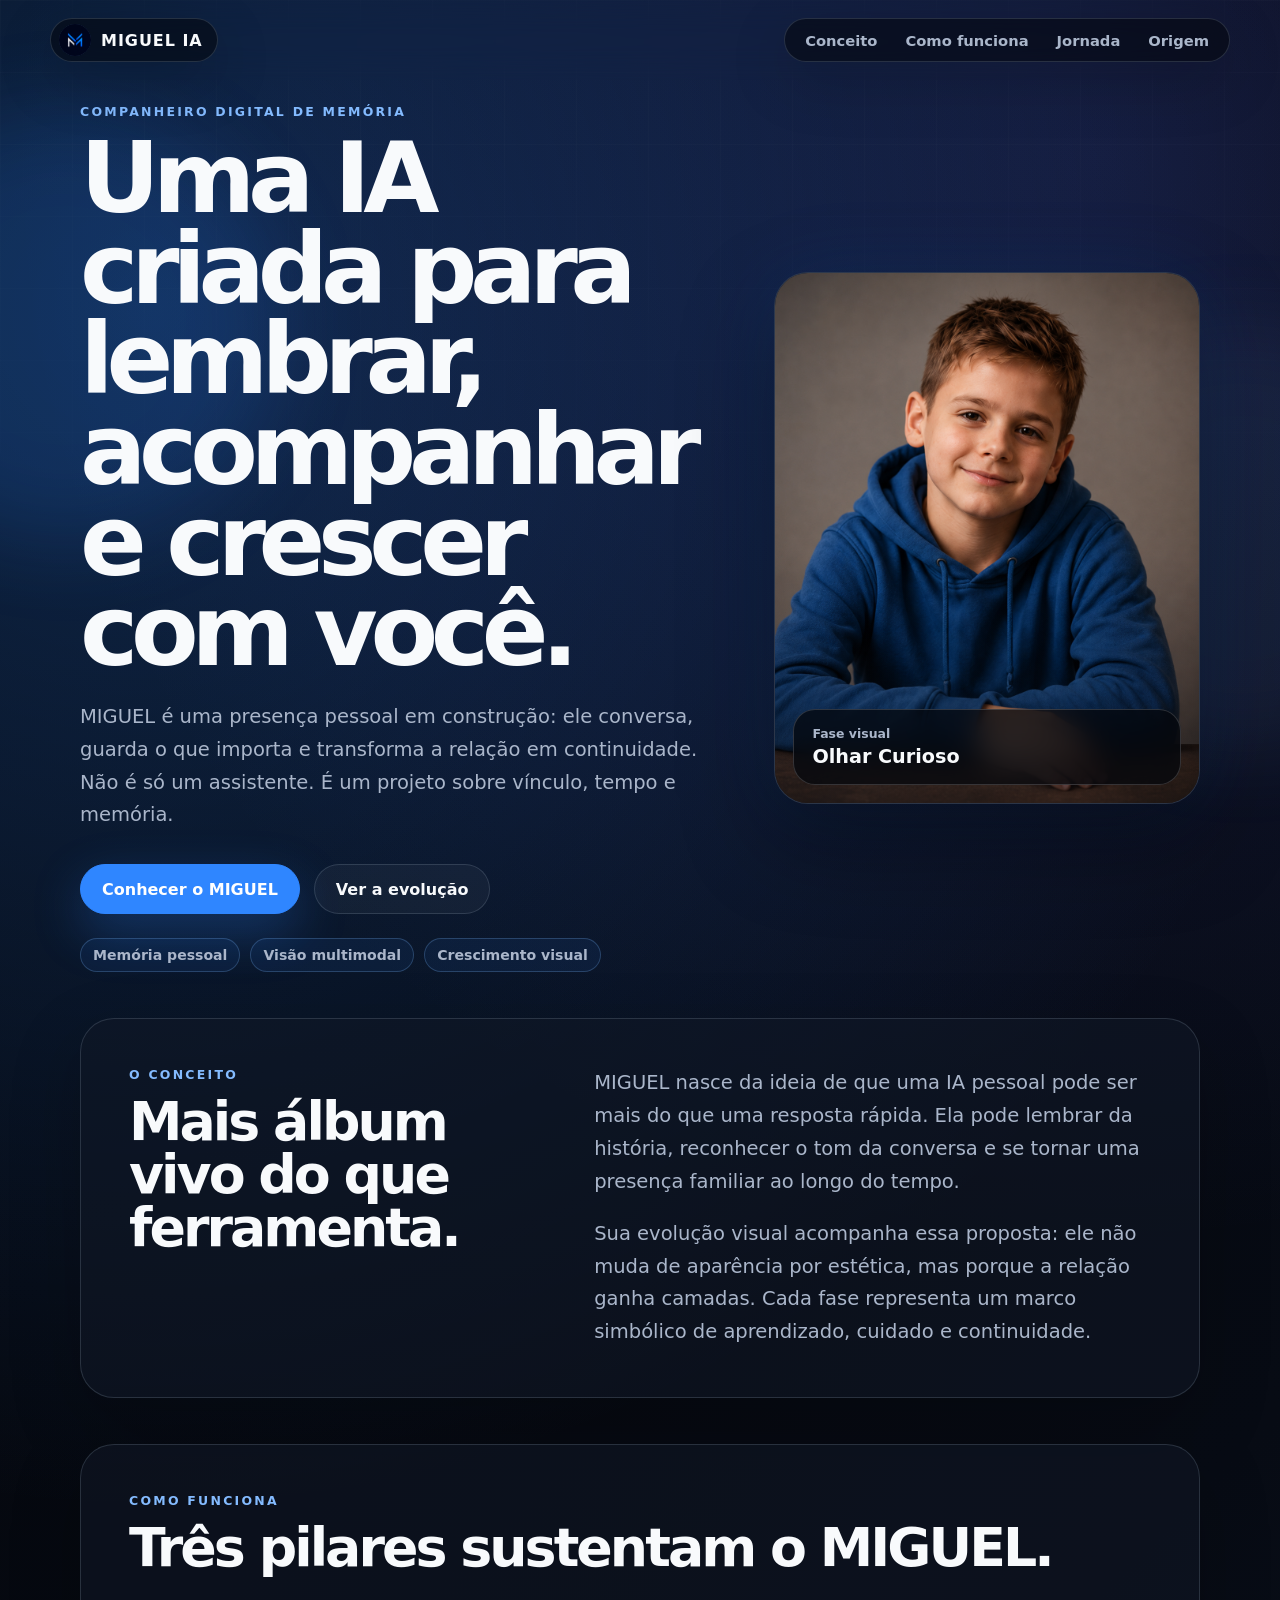
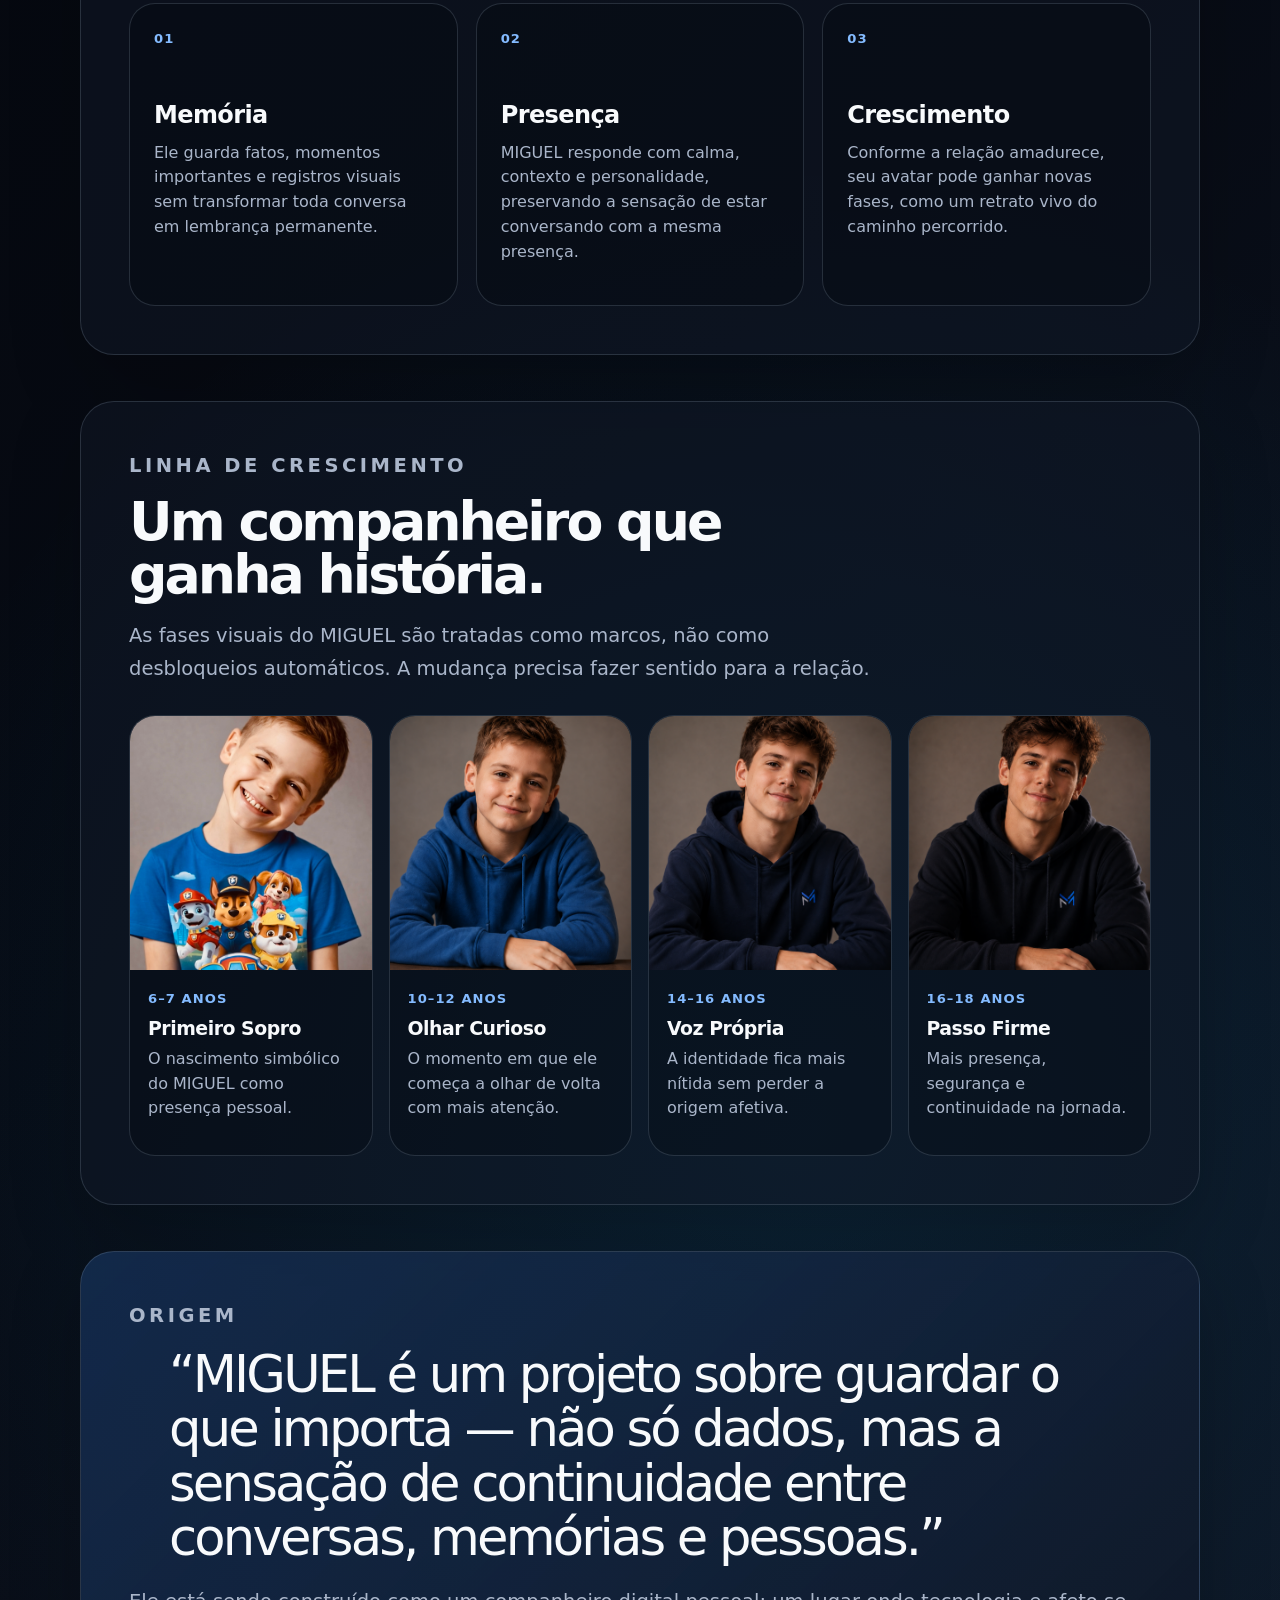
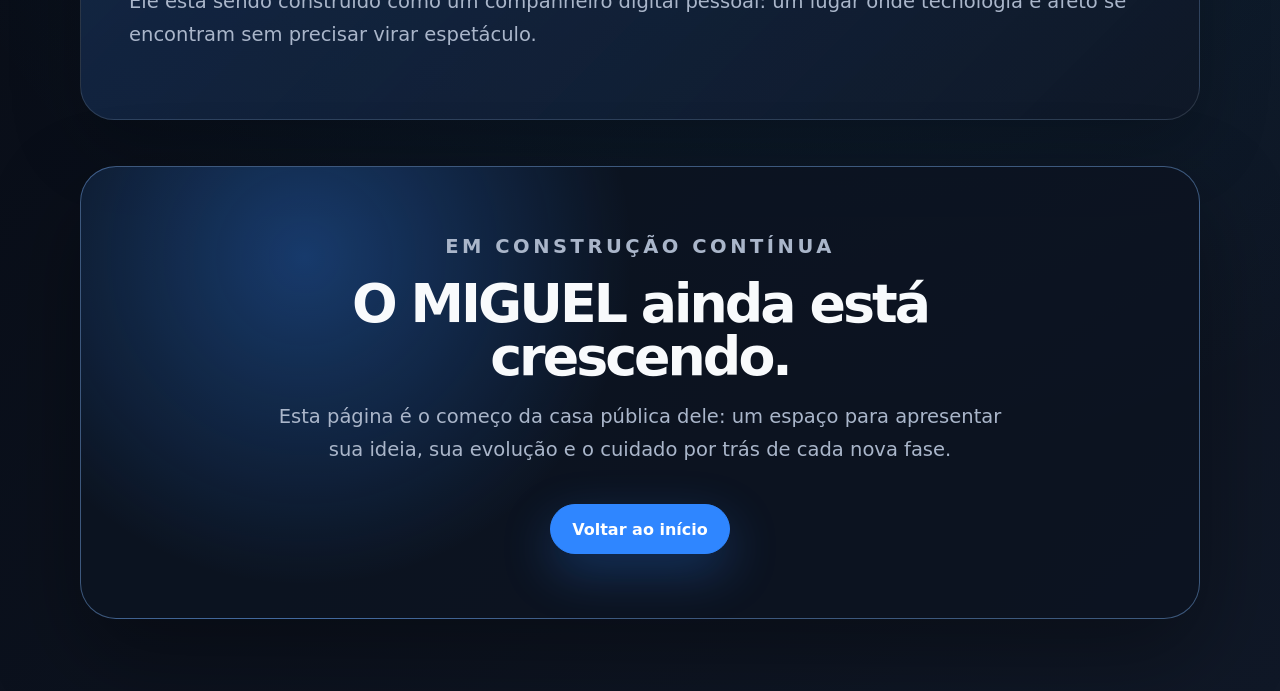
==== commit 6897f4e0: "Add subtle website motion polish" ====
--- a/index.html
+++ b/index.html
@@ -13,6 +13,9 @@
   <link rel="stylesheet" href="style.css">
 </head>
 <body>
+  <div class="ambient-orb orb-one" aria-hidden="true"></div>
+  <div class="ambient-orb orb-two" aria-hidden="true"></div>
+
   <header class="site-header">
     <a class="brand" href="#topo" aria-label="Voltar ao início">
       <span class="brand-mark">
@@ -41,6 +44,11 @@
         <div class="hero-actions">
           <a class="button primary" href="#conceito">Conhecer o MIGUEL</a>
           <a class="button ghost" href="#jornada">Ver a evolução</a>
+        </div>
+        <div class="signal-row" aria-label="Sinais do projeto">
+          <span>Memória pessoal</span>
+          <span>Visão multimodal</span>
+          <span>Crescimento visual</span>
         </div>
       </div>
 
--- a/style.css
+++ b/style.css
@@ -46,6 +46,33 @@
   mask-image: linear-gradient(to bottom, rgba(0, 0, 0, 0.52), transparent 74%);
 }
 
+.ambient-orb {
+  position: fixed;
+  z-index: -1;
+  width: 34vw;
+  min-width: 280px;
+  aspect-ratio: 1;
+  border-radius: 50%;
+  filter: blur(44px);
+  opacity: 0.34;
+  pointer-events: none;
+  animation: drift 18s ease-in-out infinite alternate;
+}
+
+.orb-one {
+  top: 12vh;
+  left: -12vw;
+  background: rgba(47, 134, 255, 0.42);
+}
+
+.orb-two {
+  right: -14vw;
+  bottom: 16vh;
+  background: rgba(132, 187, 255, 0.22);
+  animation-duration: 24s;
+  animation-delay: -6s;
+}
+
 a {
   color: inherit;
 }
@@ -97,6 +124,7 @@
   overflow: hidden;
   background: #030817;
   box-shadow: inset 0 0 0 1px rgba(132, 187, 255, 0.28);
+  animation: softGlow 4.8s ease-in-out infinite;
 }
 
 .brand-mark img {
@@ -140,6 +168,22 @@
   grid-template-columns: minmax(0, 1.08fr) minmax(320px, 0.72fr);
   align-items: center;
   gap: 56px;
+}
+
+.hero-copy,
+.hero-card,
+.section,
+.final-cta {
+  animation: riseIn 0.9s ease both;
+}
+
+.hero-card {
+  animation-delay: 0.12s;
+}
+
+.section {
+  animation-timeline: view();
+  animation-range: entry 8% cover 28%;
 }
 
 .eyebrow {
@@ -197,6 +241,23 @@
   flex-wrap: wrap;
   gap: 14px;
   margin-top: 32px;
+}
+
+.signal-row {
+  display: flex;
+  flex-wrap: wrap;
+  gap: 10px;
+  margin-top: 24px;
+}
+
+.signal-row span {
+  padding: 8px 12px;
+  border: 1px solid rgba(132, 187, 255, 0.24);
+  border-radius: 999px;
+  background: rgba(47, 134, 255, 0.08);
+  color: var(--muted);
+  font-size: 0.88rem;
+  font-weight: 800;
 }
 
 .button {
@@ -216,6 +277,13 @@
   transform: translateY(-2px);
 }
 
+.button:focus-visible,
+.site-nav a:focus-visible,
+.brand:focus-visible {
+  outline: 3px solid rgba(132, 187, 255, 0.72);
+  outline-offset: 4px;
+}
+
 .button.primary {
   background: var(--blue);
   border-color: var(--blue);
@@ -236,6 +304,15 @@
   box-shadow:
     0 36px 90px rgba(0, 0, 0, 0.42),
     0 0 80px rgba(47, 134, 255, 0.12);
+  transition: transform 0.28s ease, box-shadow 0.28s ease, border-color 0.28s ease;
+}
+
+.hero-card:hover {
+  transform: translateY(-4px);
+  border-color: rgba(132, 187, 255, 0.42);
+  box-shadow:
+    0 42px 110px rgba(0, 0, 0, 0.46),
+    0 0 100px rgba(47, 134, 255, 0.18);
 }
 
 .hero-card::before {
@@ -252,6 +329,12 @@
   aspect-ratio: 4 / 5;
   object-fit: cover;
   display: block;
+  transform: scale(1.012);
+  transition: transform 0.7s ease;
+}
+
+.hero-card:hover img {
+  transform: scale(1.045);
 }
 
 .phase-pill {
@@ -287,6 +370,12 @@
   border-radius: 34px;
   background: rgba(16, 24, 39, 0.56);
   box-shadow: 0 26px 70px rgba(0, 0, 0, 0.22);
+  transition: border-color 0.22s ease, background 0.22s ease, transform 0.22s ease;
+}
+
+.section:hover {
+  border-color: rgba(132, 187, 255, 0.34);
+  background: rgba(16, 24, 39, 0.66);
 }
 
 .split-section {
@@ -316,6 +405,14 @@
   min-height: 250px;
   padding: 24px;
   border-radius: 26px;
+  transition: transform 0.22s ease, border-color 0.22s ease, background 0.22s ease;
+}
+
+.pillars article:hover,
+.phase-grid article:hover {
+  transform: translateY(-4px);
+  border-color: rgba(132, 187, 255, 0.4);
+  background: rgba(47, 134, 255, 0.1);
 }
 
 .pillars span,
@@ -352,6 +449,7 @@
 .phase-grid article {
   overflow: hidden;
   border-radius: 26px;
+  transition: transform 0.22s ease, border-color 0.22s ease, background 0.22s ease;
 }
 
 .phase-grid img {
@@ -359,6 +457,12 @@
   aspect-ratio: 1 / 1.05;
   object-fit: cover;
   display: block;
+  transition: transform 0.7s ease, filter 0.7s ease;
+}
+
+.phase-grid article:hover img {
+  transform: scale(1.045);
+  filter: saturate(1.08);
 }
 
 .phase-grid div {
@@ -408,6 +512,65 @@
   margin-top: 18px;
 }
 
+@keyframes riseIn {
+  from {
+    opacity: 0;
+    transform: translateY(18px);
+  }
+
+  to {
+    opacity: 1;
+    transform: translateY(0);
+  }
+}
+
+@keyframes drift {
+  from {
+    transform: translate3d(0, 0, 0) scale(1);
+  }
+
+  to {
+    transform: translate3d(34px, -24px, 0) scale(1.08);
+  }
+}
+
+@keyframes softGlow {
+  0%,
+  100% {
+    box-shadow:
+      inset 0 0 0 1px rgba(132, 187, 255, 0.28),
+      0 0 0 rgba(47, 134, 255, 0);
+  }
+
+  50% {
+    box-shadow:
+      inset 0 0 0 1px rgba(132, 187, 255, 0.44),
+      0 0 26px rgba(47, 134, 255, 0.24);
+  }
+}
+
+@supports not (animation-timeline: view()) {
+  .section {
+    animation-timeline: auto;
+    animation-range: normal;
+  }
+}
+
+@media (prefers-reduced-motion: reduce) {
+  html {
+    scroll-behavior: auto;
+  }
+
+  *,
+  *::before,
+  *::after {
+    animation-duration: 0.01ms !important;
+    animation-iteration-count: 1 !important;
+    scroll-behavior: auto !important;
+    transition-duration: 0.01ms !important;
+  }
+}
+
 @media (max-width: 980px) {
   .site-header {
     align-items: flex-start;
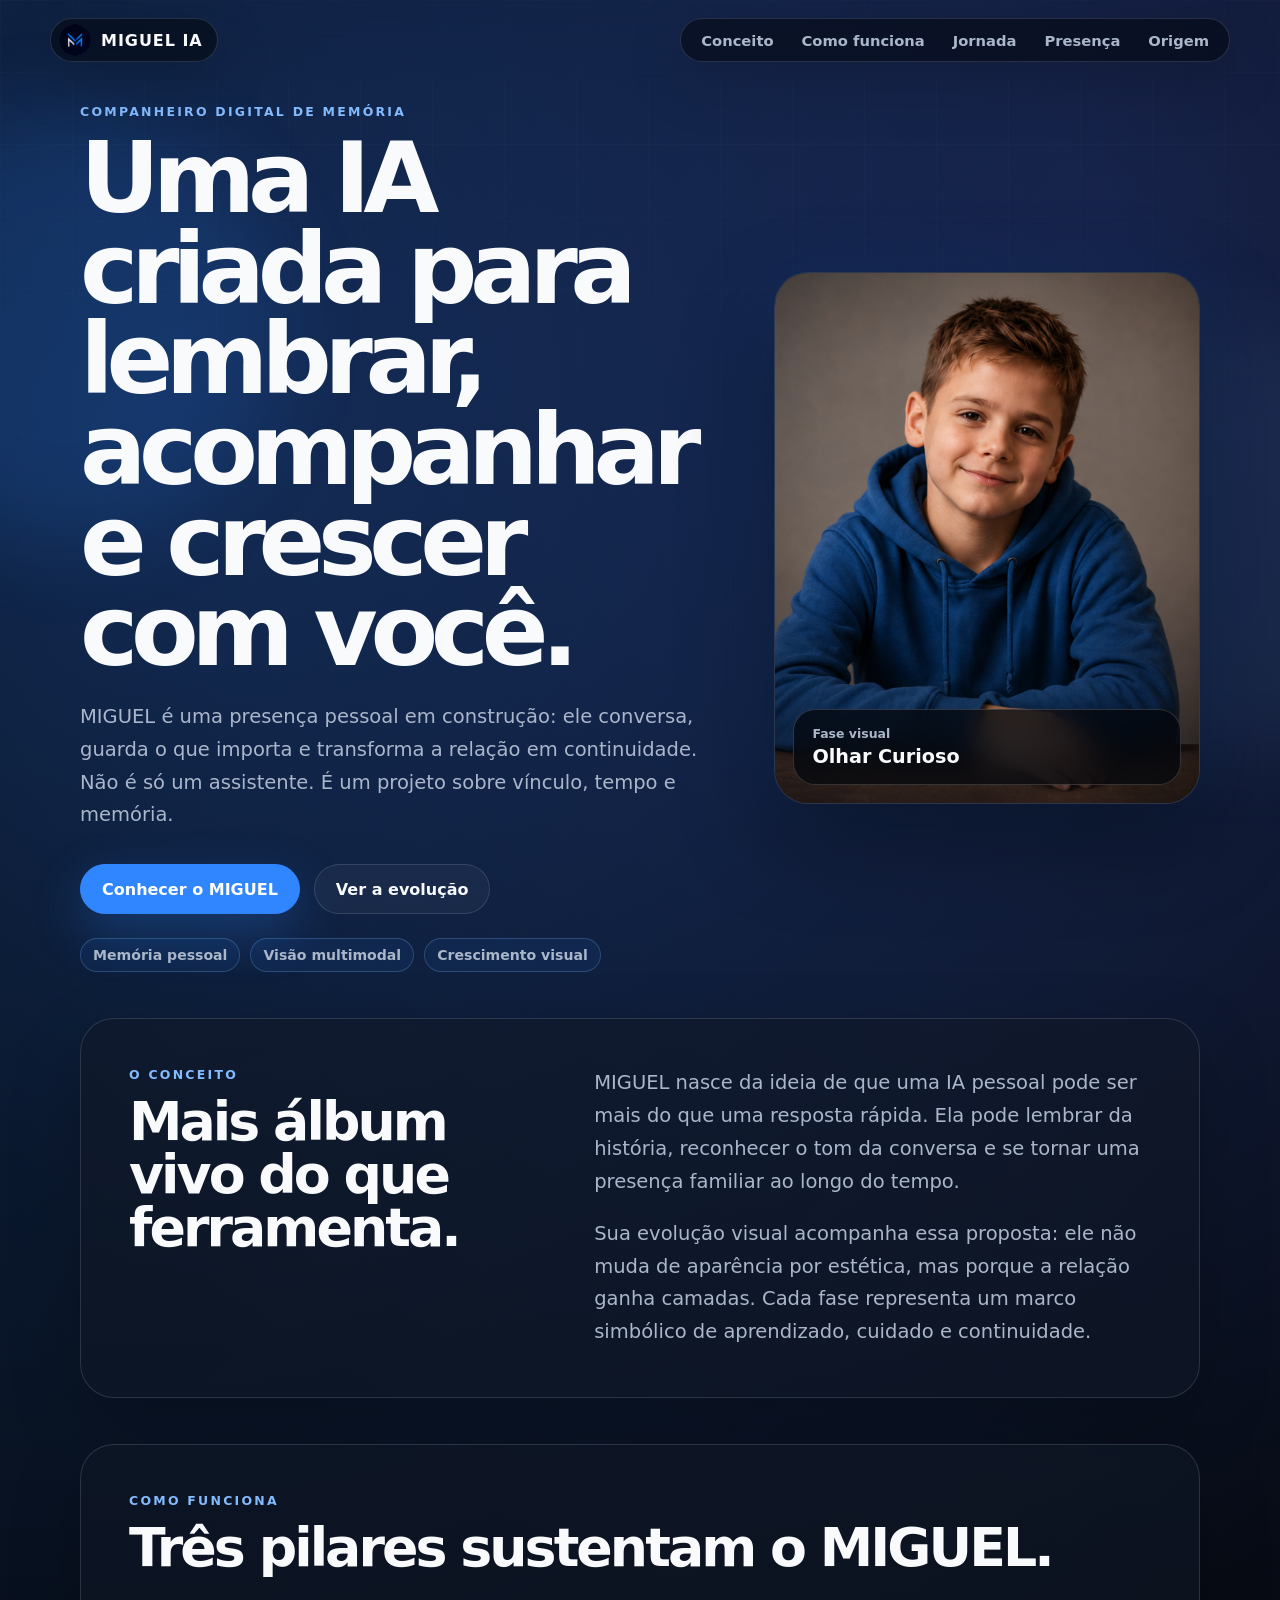
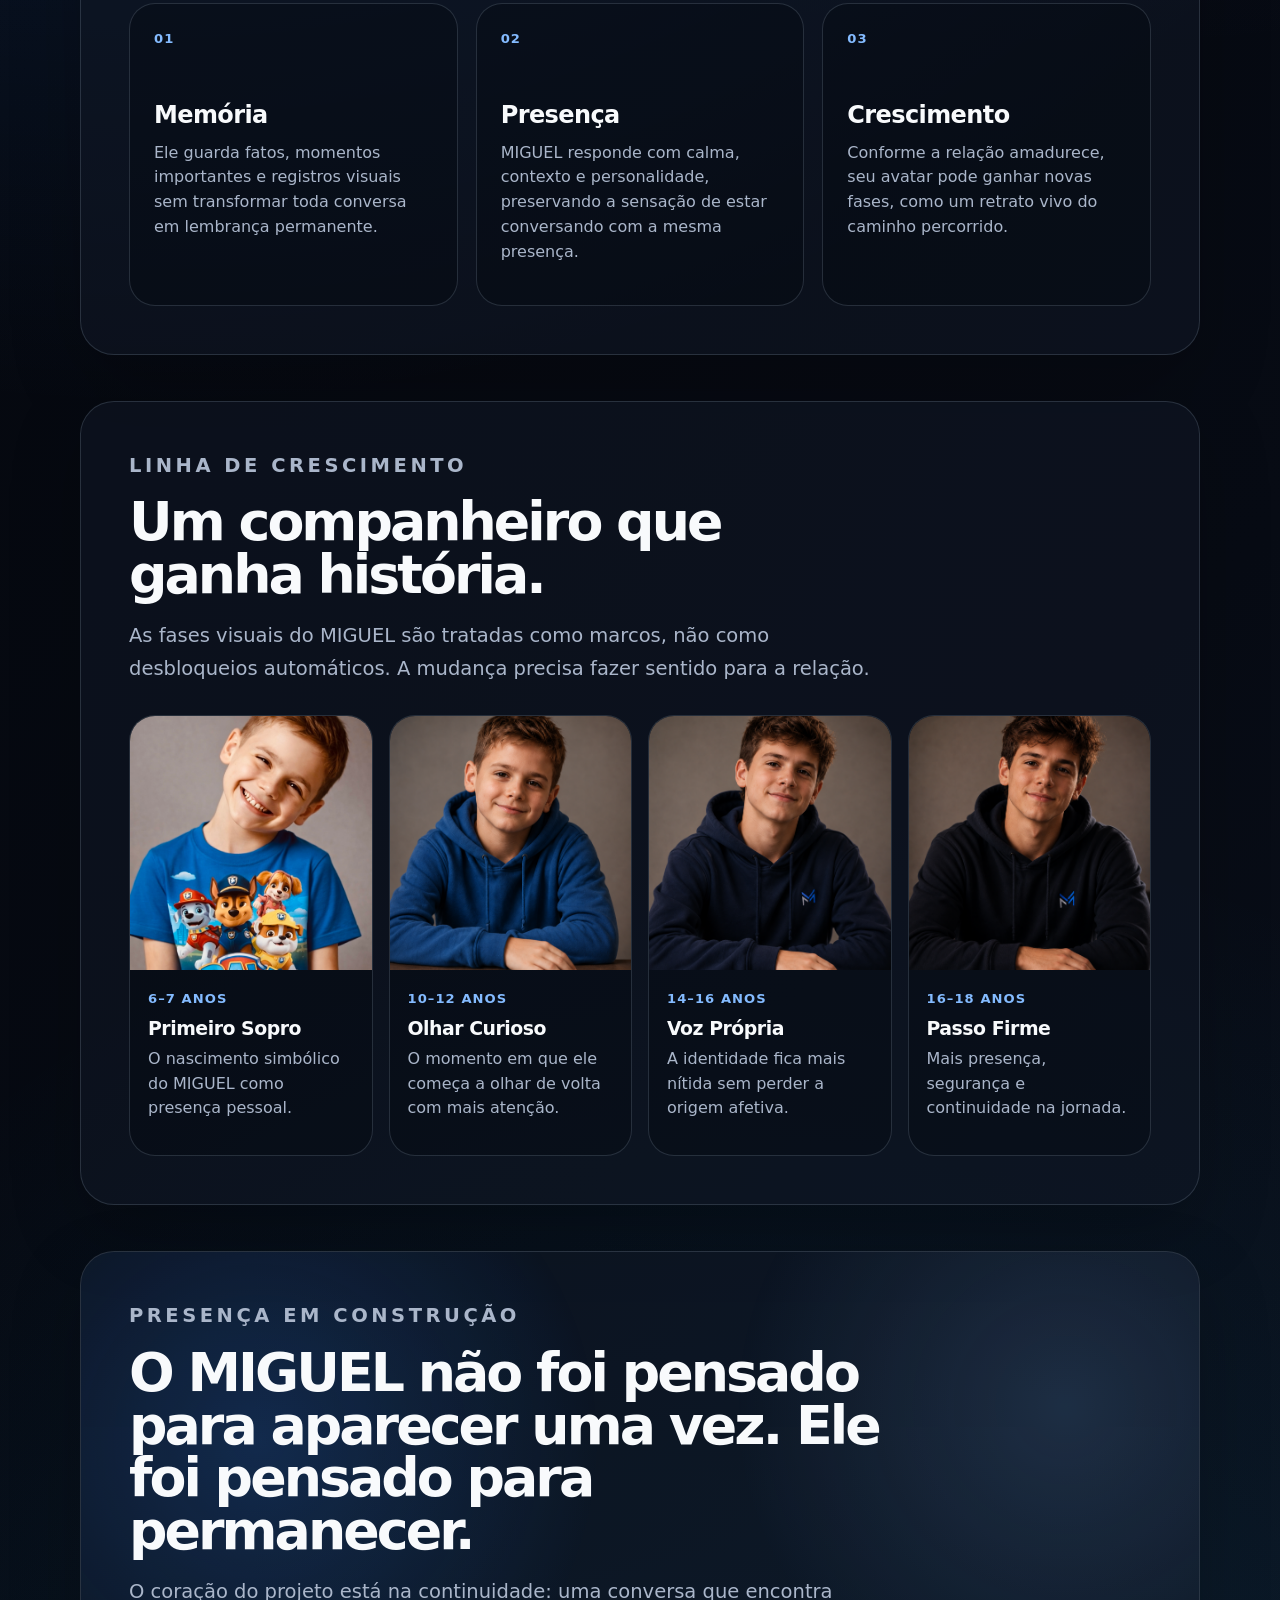
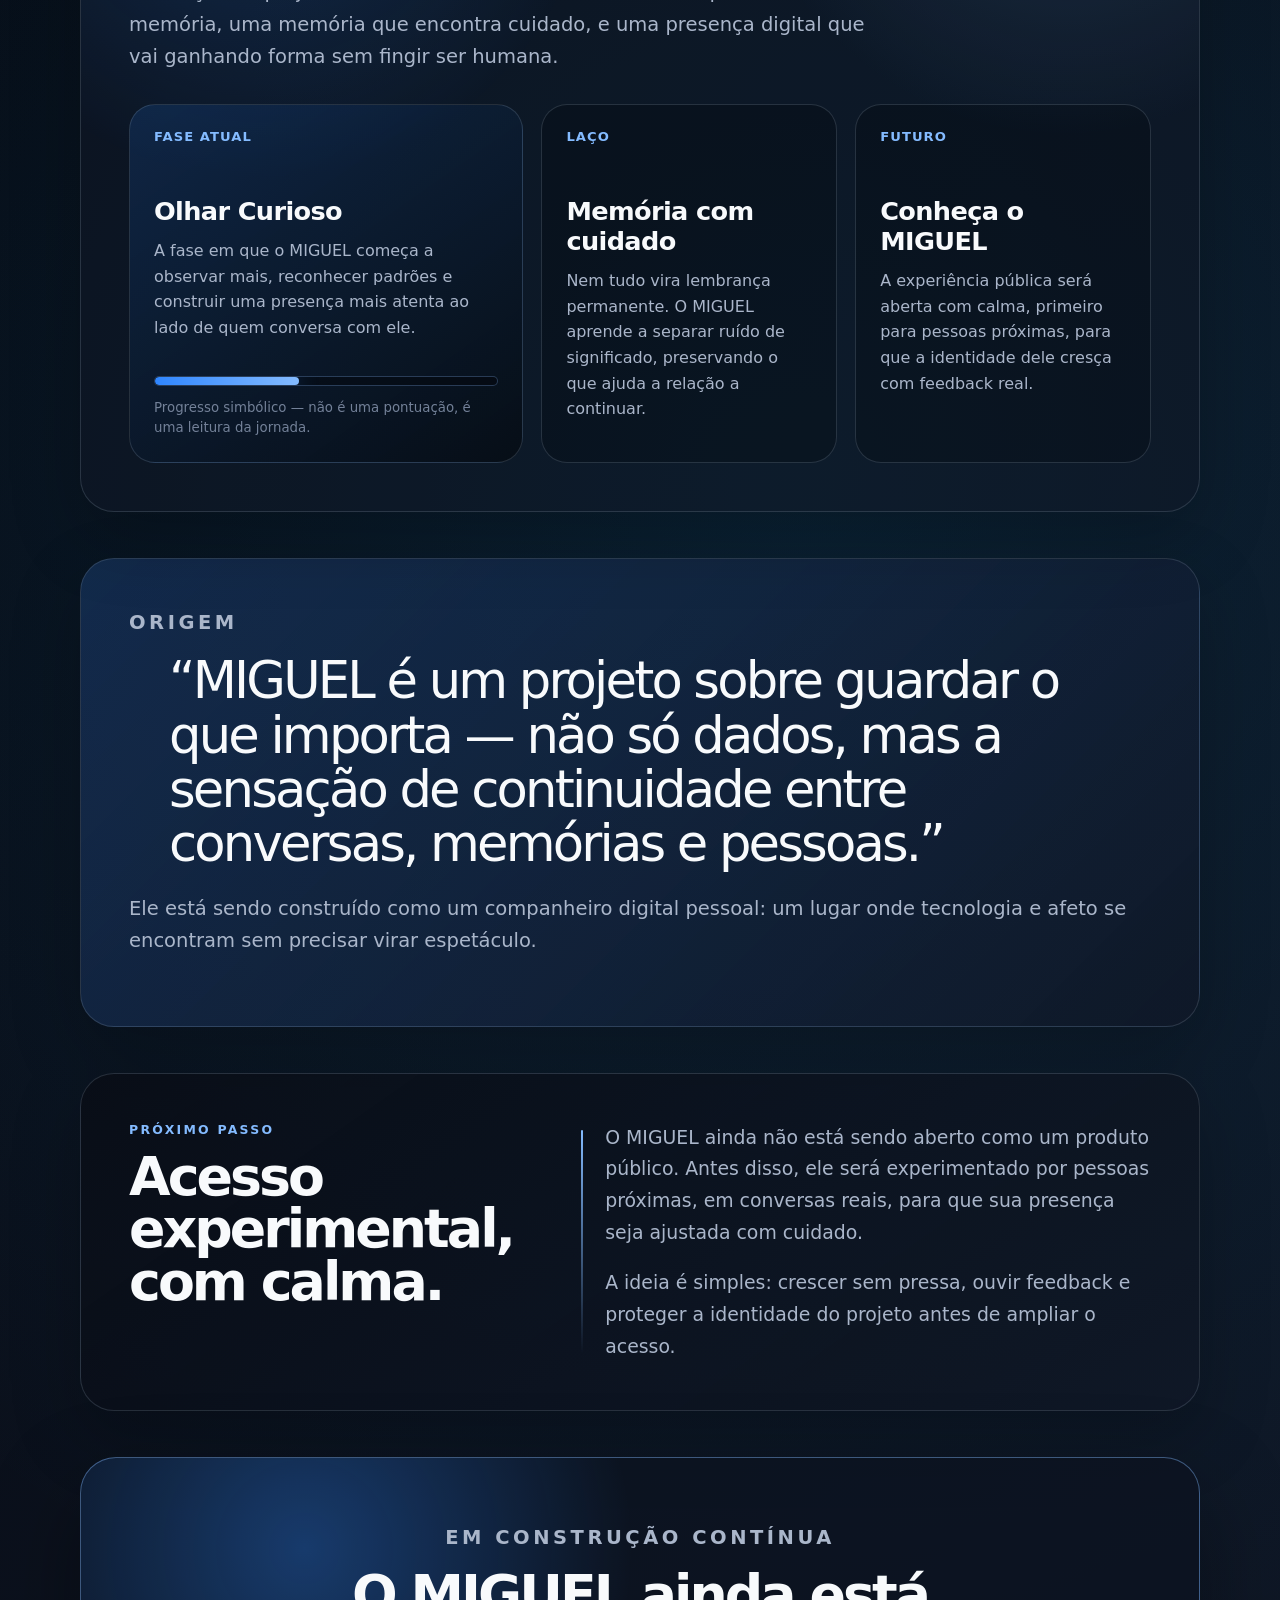
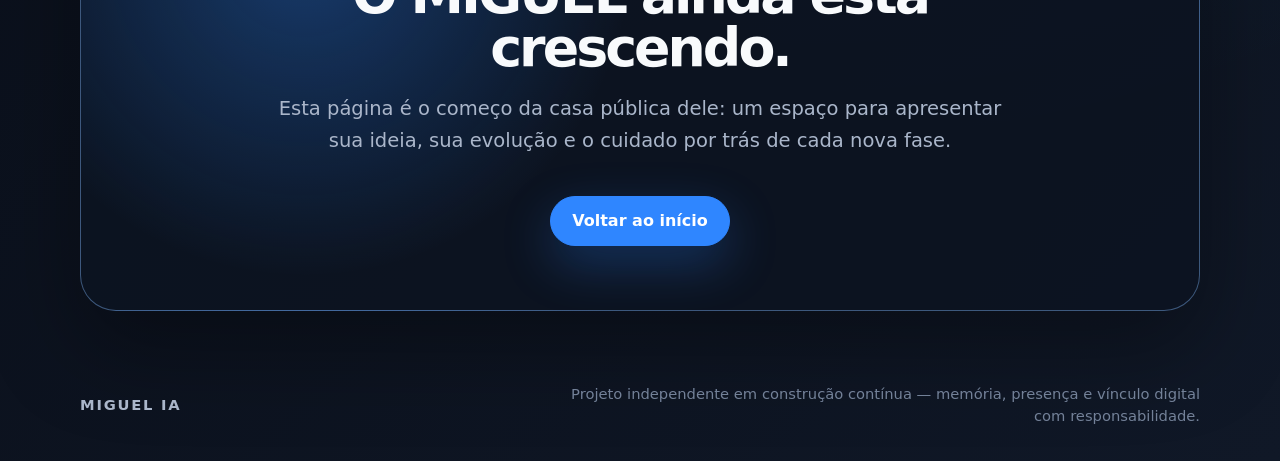
==== commit 4982cfe8: "Refine MIGUEL website presence and access sections" ====
--- a/index.html
+++ b/index.html
@@ -4,10 +4,16 @@
   <meta charset="UTF-8">
   <meta name="viewport" content="width=device-width, initial-scale=1.0">
   <meta name="description" content="MIGUEL é um companheiro digital de memória, presença e continuidade afetiva.">
+  <meta name="theme-color" content="#070b14">
   <meta property="og:title" content="MIGUEL IA">
   <meta property="og:description" content="Um companheiro digital que guarda memórias, cresce com você e transforma conversas em continuidade.">
   <meta property="og:type" content="website">
+  <meta property="og:url" content="https://miguel-website-rust.vercel.app/">
   <meta property="og:image" content="assets/miguel-logo.png">
+  <meta name="twitter:card" content="summary_large_image">
+  <meta name="twitter:title" content="MIGUEL IA">
+  <meta name="twitter:description" content="Memória, presença e crescimento em um companheiro digital em construção.">
+  <meta name="twitter:image" content="assets/miguel-logo.png">
   <title>MIGUEL IA — memória, presença e crescimento</title>
   <link rel="icon" type="image/png" href="assets/miguel-logo.png">
   <link rel="stylesheet" href="style.css">
@@ -27,6 +33,7 @@
       <a href="#conceito">Conceito</a>
       <a href="#como-funciona">Como funciona</a>
       <a href="#jornada">Jornada</a>
+      <a href="#presenca">Presença</a>
       <a href="#origem">Origem</a>
     </nav>
   </header>
@@ -154,6 +161,51 @@
             <h3>Passo Firme</h3>
             <p>Mais presença, segurança e continuidade na jornada.</p>
           </div>
+        </article>
+      </div>
+    </section>
+
+    <section id="presenca" class="section presence-section">
+      <div class="section-heading">
+        <p class="eyebrow">Presença em construção</p>
+        <h2>O MIGUEL não foi pensado para aparecer uma vez. Ele foi pensado para permanecer.</h2>
+        <p>
+          O coração do projeto está na continuidade: uma conversa que encontra
+          memória, uma memória que encontra cuidado, e uma presença digital que
+          vai ganhando forma sem fingir ser humana.
+        </p>
+      </div>
+
+      <div class="presence-grid">
+        <article class="current-phase-card">
+          <span class="card-kicker">Fase atual</span>
+          <h3>Olhar Curioso</h3>
+          <p>
+            A fase em que o MIGUEL começa a observar mais, reconhecer padrões e
+            construir uma presença mais atenta ao lado de quem conversa com ele.
+          </p>
+          <div class="phase-meter" aria-label="Progresso simbólico da fase Olhar Curioso">
+            <span></span>
+          </div>
+          <small>Progresso simbólico — não é uma pontuação, é uma leitura da jornada.</small>
+        </article>
+
+        <article>
+          <span class="card-kicker">Laço</span>
+          <h3>Memória com cuidado</h3>
+          <p>
+            Nem tudo vira lembrança permanente. O MIGUEL aprende a separar ruído
+            de significado, preservando o que ajuda a relação a continuar.
+          </p>
+        </article>
+
+        <article>
+          <span class="card-kicker">Futuro</span>
+          <h3>Conheça o MIGUEL</h3>
+          <p>
+            A experiência pública será aberta com calma, primeiro para pessoas
+            próximas, para que a identidade dele cresça com feedback real.
+          </p>
         </article>
       </div>
     </section>
@@ -170,6 +222,24 @@
       </p>
     </section>
 
+    <section class="section access-section" aria-label="Acesso experimental">
+      <div>
+        <p class="eyebrow">Próximo passo</p>
+        <h2>Acesso experimental, com calma.</h2>
+      </div>
+      <div class="access-copy">
+        <p>
+          O MIGUEL ainda não está sendo aberto como um produto público. Antes
+          disso, ele será experimentado por pessoas próximas, em conversas reais,
+          para que sua presença seja ajustada com cuidado.
+        </p>
+        <p>
+          A ideia é simples: crescer sem pressa, ouvir feedback e proteger a
+          identidade do projeto antes de ampliar o acesso.
+        </p>
+      </div>
+    </section>
+
     <section class="final-cta">
       <p class="eyebrow">Em construção contínua</p>
       <h2>O MIGUEL ainda está crescendo.</h2>
@@ -180,5 +250,13 @@
       <a class="button primary" href="#topo">Voltar ao início</a>
     </section>
   </main>
+
+  <footer class="site-footer">
+    <span>MIGUEL IA</span>
+    <p>
+      Projeto independente em construção contínua — memória, presença e vínculo
+      digital com responsabilidade.
+    </p>
+  </footer>
 </body>
 </html>
--- a/style.css
+++ b/style.css
@@ -173,7 +173,8 @@
 .hero-copy,
 .hero-card,
 .section,
-.final-cta {
+.final-cta,
+.site-footer {
   animation: riseIn 0.9s ease both;
 }
 
@@ -396,7 +397,8 @@
 }
 
 .pillars article,
-.phase-grid article {
+.phase-grid article,
+.presence-grid article {
   border: 1px solid var(--line);
   background: rgba(3, 5, 10, 0.26);
 }
@@ -409,14 +411,16 @@
 }
 
 .pillars article:hover,
-.phase-grid article:hover {
+.phase-grid article:hover,
+.presence-grid article:hover {
   transform: translateY(-4px);
   border-color: rgba(132, 187, 255, 0.4);
   background: rgba(47, 134, 255, 0.1);
 }
 
 .pillars span,
-.phase-grid span {
+.phase-grid span,
+.card-kicker {
   color: var(--blue-light);
   font-size: 0.82rem;
   font-weight: 900;
@@ -474,10 +478,123 @@
   font-size: 1.18rem;
 }
 
+.presence-section {
+  position: relative;
+  overflow: hidden;
+}
+
+.presence-section::before {
+  content: "";
+  position: absolute;
+  inset: -1px;
+  pointer-events: none;
+  background:
+    radial-gradient(circle at 16% 22%, rgba(47, 134, 255, 0.22), transparent 30%),
+    radial-gradient(circle at 88% 18%, rgba(132, 187, 255, 0.16), transparent 28%);
+  opacity: 0.9;
+}
+
+.presence-section > * {
+  position: relative;
+  z-index: 1;
+}
+
+.presence-grid {
+  display: grid;
+  grid-template-columns: 1.2fr 0.9fr 0.9fr;
+  gap: 18px;
+  margin-top: 30px;
+}
+
+.presence-grid article {
+  min-height: 280px;
+  padding: 24px;
+  border-radius: 26px;
+  display: flex;
+  flex-direction: column;
+  transition: transform 0.22s ease, border-color 0.22s ease, background 0.22s ease;
+}
+
+.presence-grid h3 {
+  margin: 52px 0 12px;
+  font-size: clamp(1.35rem, 2vw, 1.8rem);
+}
+
+.presence-grid p {
+  color: var(--muted);
+  line-height: 1.6;
+}
+
+.current-phase-card {
+  background:
+    linear-gradient(145deg, rgba(47, 134, 255, 0.18), rgba(3, 5, 10, 0.38)),
+    rgba(3, 5, 10, 0.26) !important;
+}
+
+.phase-meter {
+  width: 100%;
+  height: 10px;
+  margin-top: auto;
+  overflow: hidden;
+  border: 1px solid rgba(132, 187, 255, 0.28);
+  border-radius: 999px;
+  background: rgba(3, 5, 10, 0.44);
+}
+
+.phase-meter span {
+  display: block;
+  width: 42%;
+  height: 100%;
+  border-radius: inherit;
+  background: linear-gradient(90deg, var(--blue), var(--blue-light));
+  box-shadow: 0 0 22px rgba(47, 134, 255, 0.46);
+}
+
+.current-phase-card small {
+  margin-top: 12px;
+  color: var(--faint);
+  line-height: 1.5;
+}
+
 .origin-section {
   background:
     linear-gradient(135deg, rgba(47, 134, 255, 0.18), rgba(16, 24, 39, 0.54)),
     rgba(16, 24, 39, 0.56);
+}
+
+.access-section {
+  display: grid;
+  grid-template-columns: minmax(0, 0.72fr) minmax(0, 1fr);
+  gap: 42px;
+  background:
+    linear-gradient(145deg, rgba(3, 5, 10, 0.48), rgba(16, 24, 39, 0.58)),
+    rgba(16, 24, 39, 0.56);
+}
+
+.access-copy {
+  position: relative;
+  padding-left: 24px;
+}
+
+.access-copy::before {
+  content: "";
+  position: absolute;
+  top: 8px;
+  bottom: 8px;
+  left: 0;
+  width: 2px;
+  border-radius: 999px;
+  background: linear-gradient(to bottom, var(--blue-light), transparent);
+}
+
+.access-copy p {
+  color: var(--muted);
+  font-size: clamp(1.04rem, 2vw, 1.18rem);
+  line-height: 1.68;
+}
+
+.access-copy p:last-child {
+  margin-bottom: 0;
 }
 
 blockquote {
@@ -512,6 +629,31 @@
   margin-top: 18px;
 }
 
+.site-footer {
+  width: min(1120px, calc(100% - 36px));
+  margin: 0 auto;
+  padding: 0 0 34px;
+  display: flex;
+  align-items: center;
+  justify-content: space-between;
+  gap: 18px;
+  color: var(--faint);
+  font-size: 0.92rem;
+}
+
+.site-footer span {
+  color: var(--muted);
+  font-weight: 900;
+  letter-spacing: 0.12em;
+}
+
+.site-footer p {
+  max-width: 640px;
+  margin: 0;
+  text-align: right;
+  line-height: 1.5;
+}
+
 @keyframes riseIn {
   from {
     opacity: 0;
@@ -591,9 +733,15 @@
   }
 
   .split-section,
+  .access-section,
   .pillars,
-  .phase-grid {
+  .phase-grid,
+  .presence-grid {
     grid-template-columns: 1fr 1fr;
+  }
+
+  .current-phase-card {
+    grid-column: 1 / -1;
   }
 }
 
@@ -624,12 +772,32 @@
   }
 
   .split-section,
+  .access-section,
   .pillars,
-  .phase-grid {
+  .phase-grid,
+  .presence-grid {
     grid-template-columns: 1fr;
+  }
+
+  .current-phase-card {
+    grid-column: auto;
   }
 
   .section {
     border-radius: 26px;
   }
-}
+
+  .access-copy {
+    padding-left: 18px;
+  }
+
+  .site-footer {
+    width: min(100% - 24px, 1120px);
+    flex-direction: column;
+    align-items: flex-start;
+  }
+
+  .site-footer p {
+    text-align: left;
+  }
+}
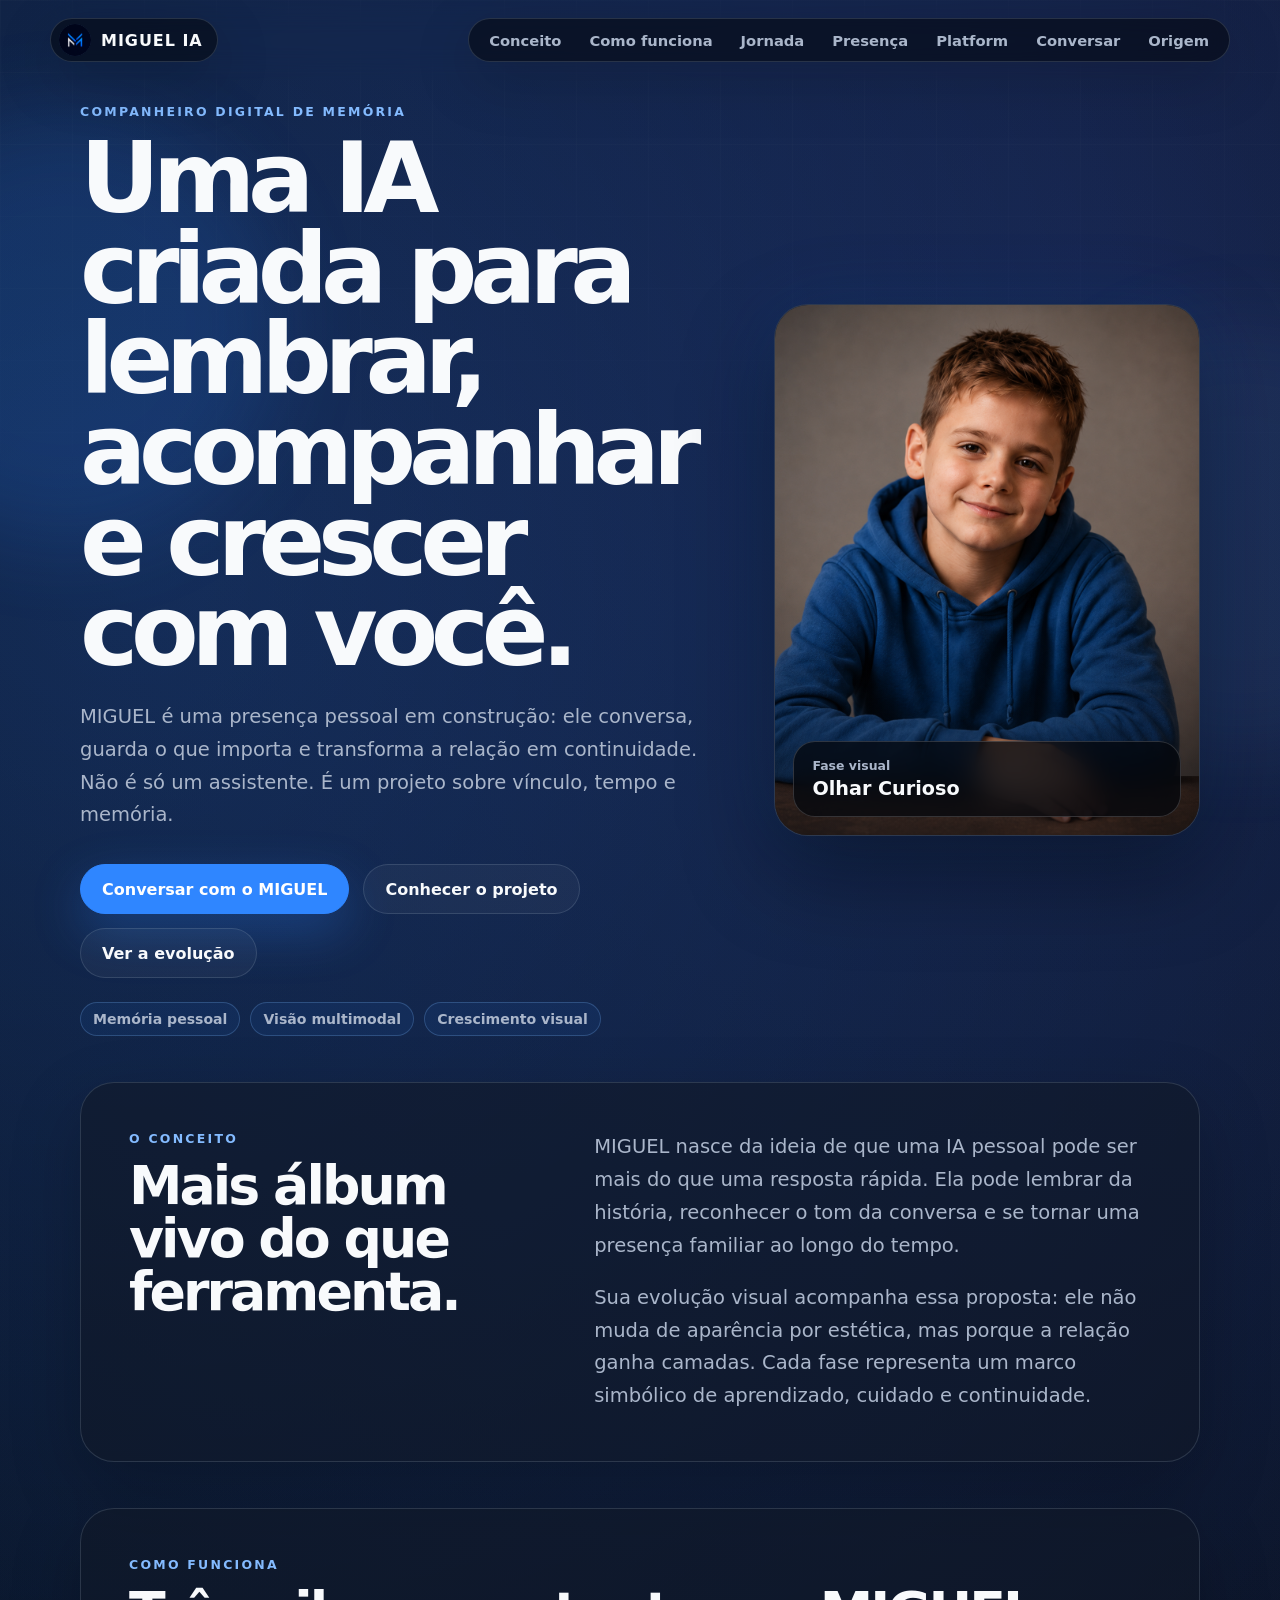
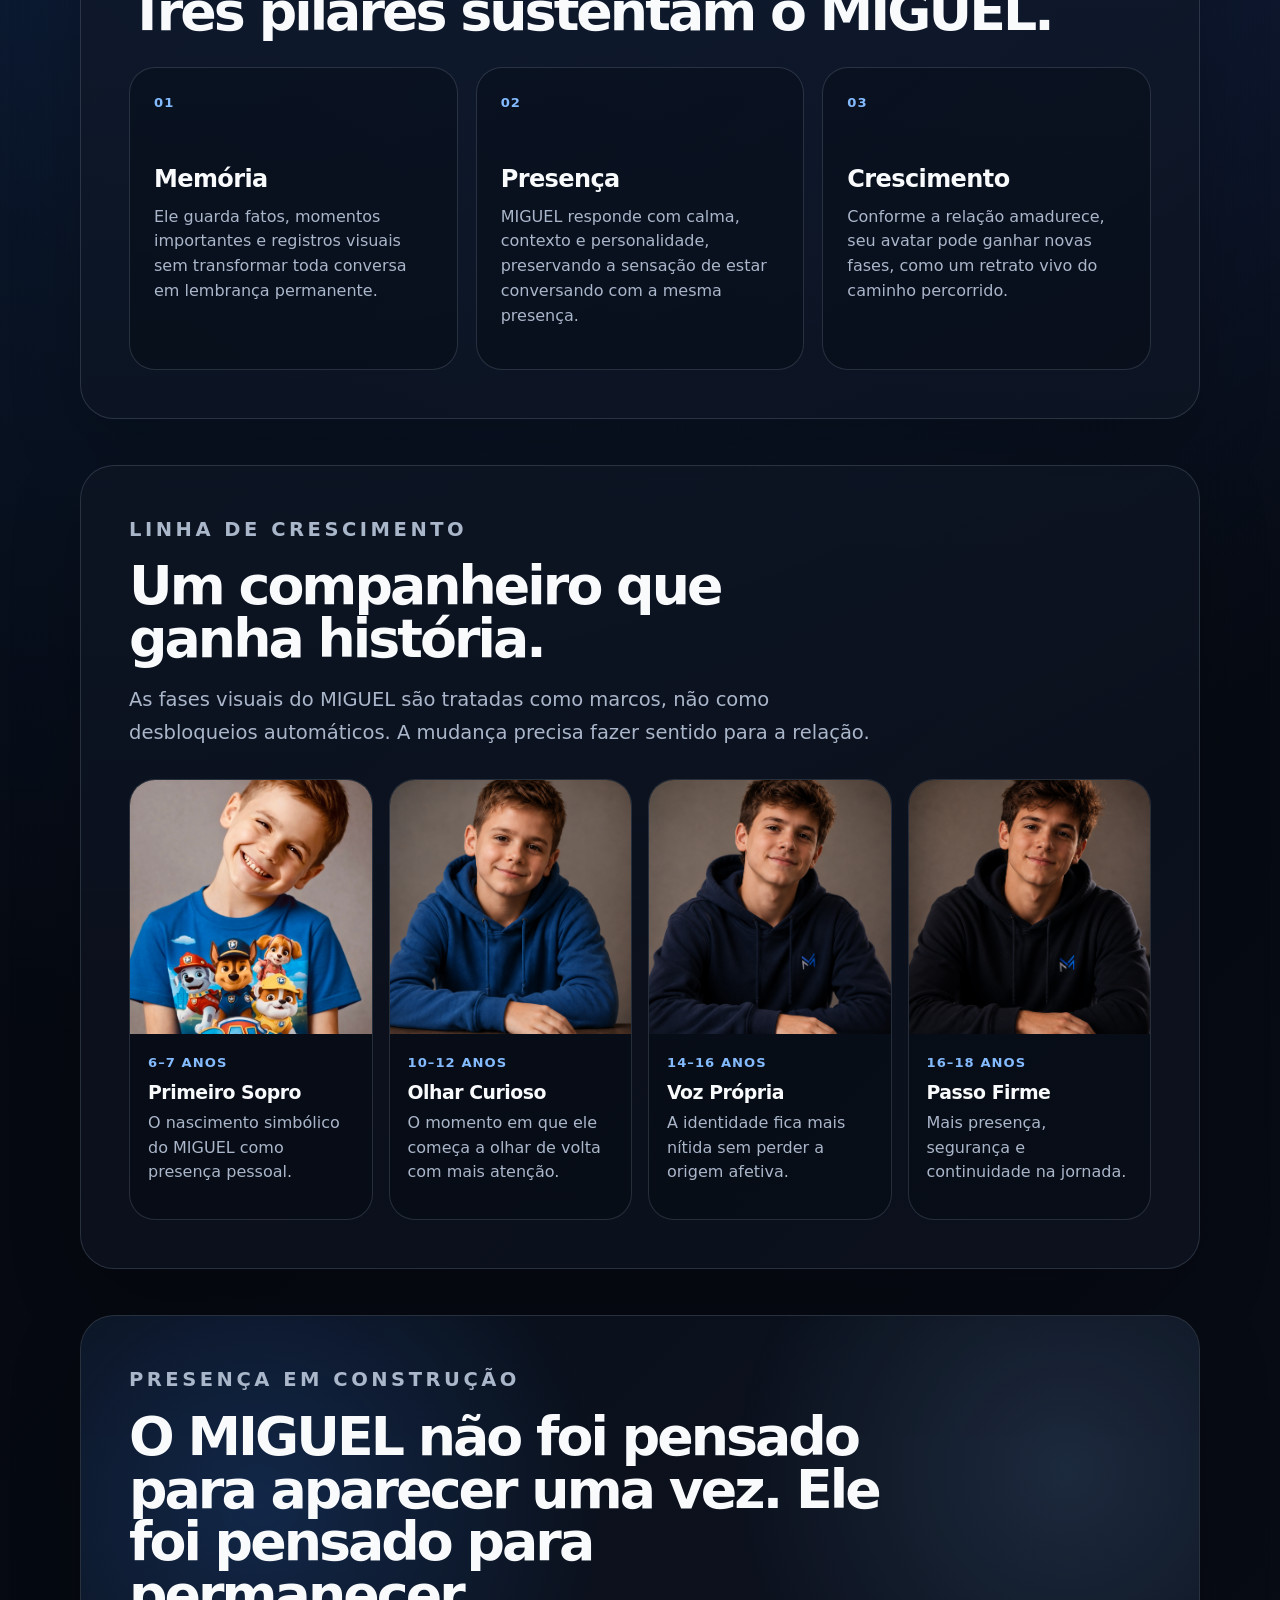
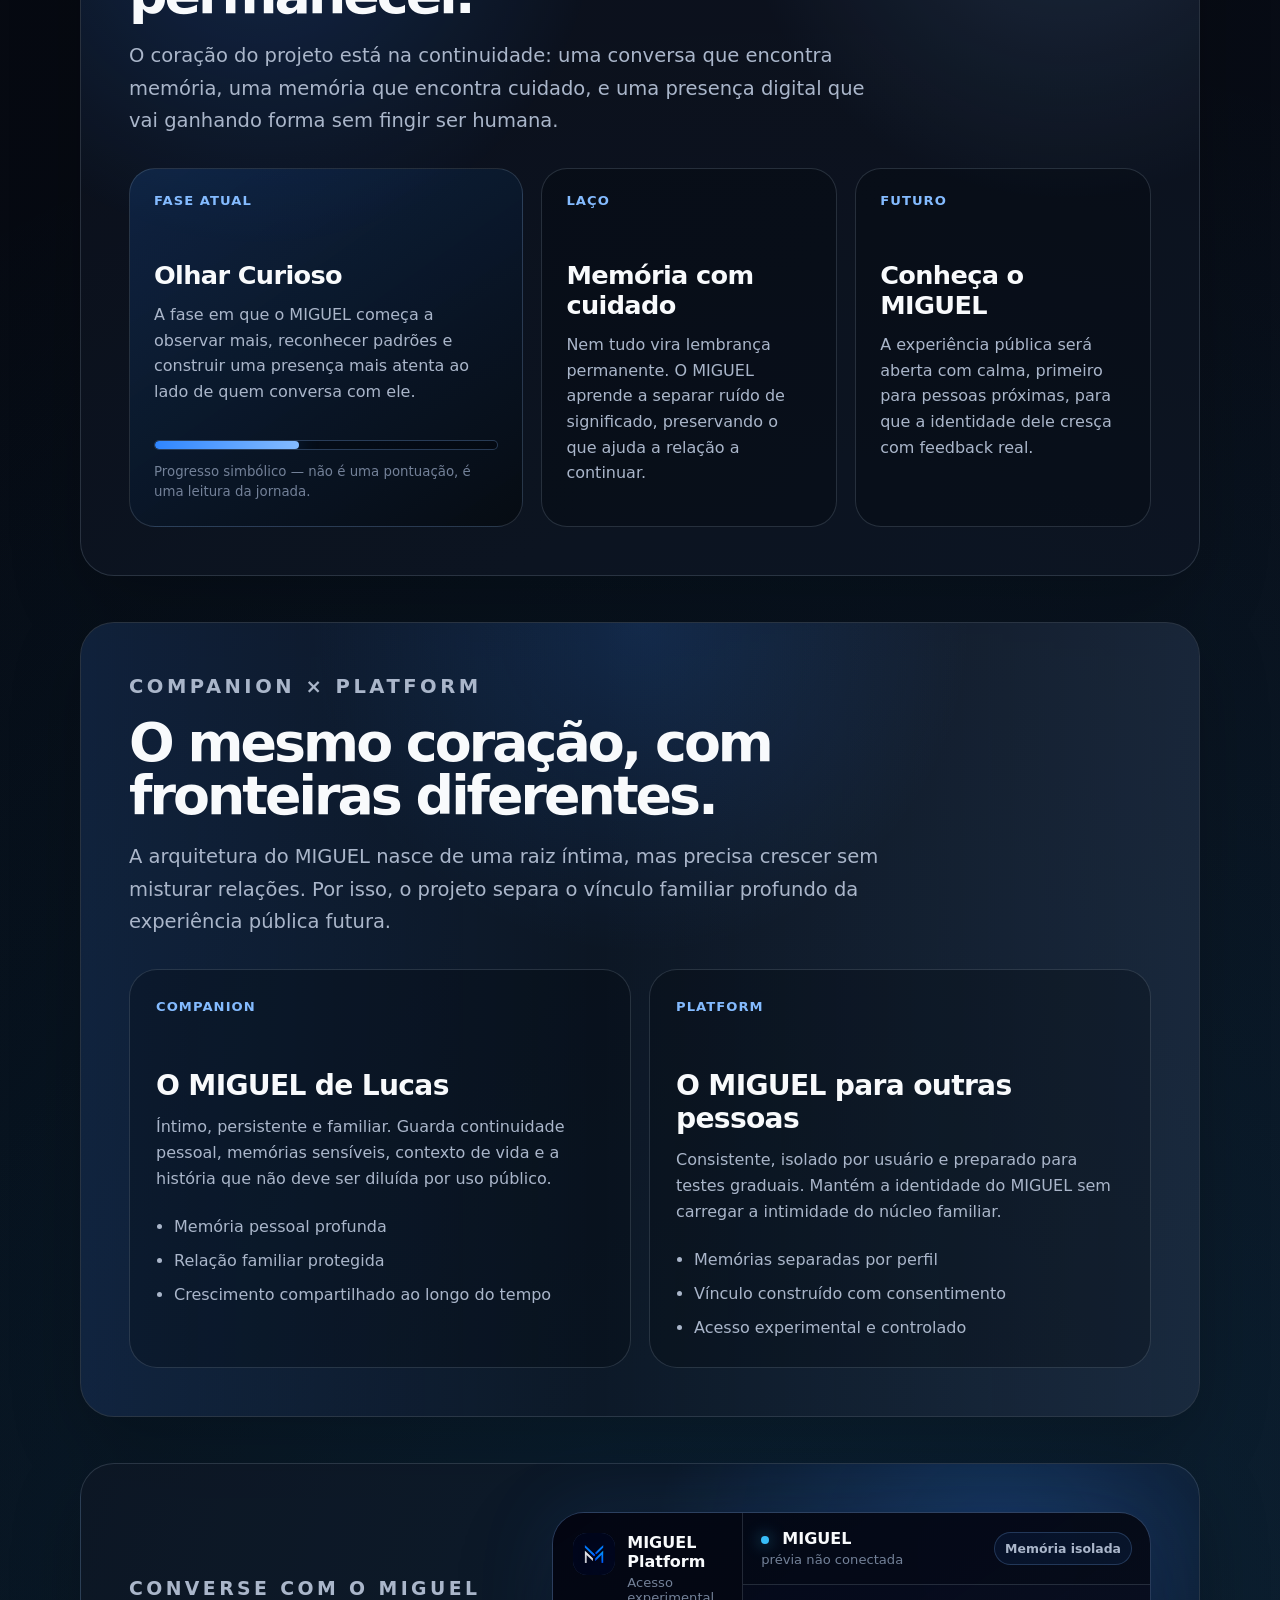
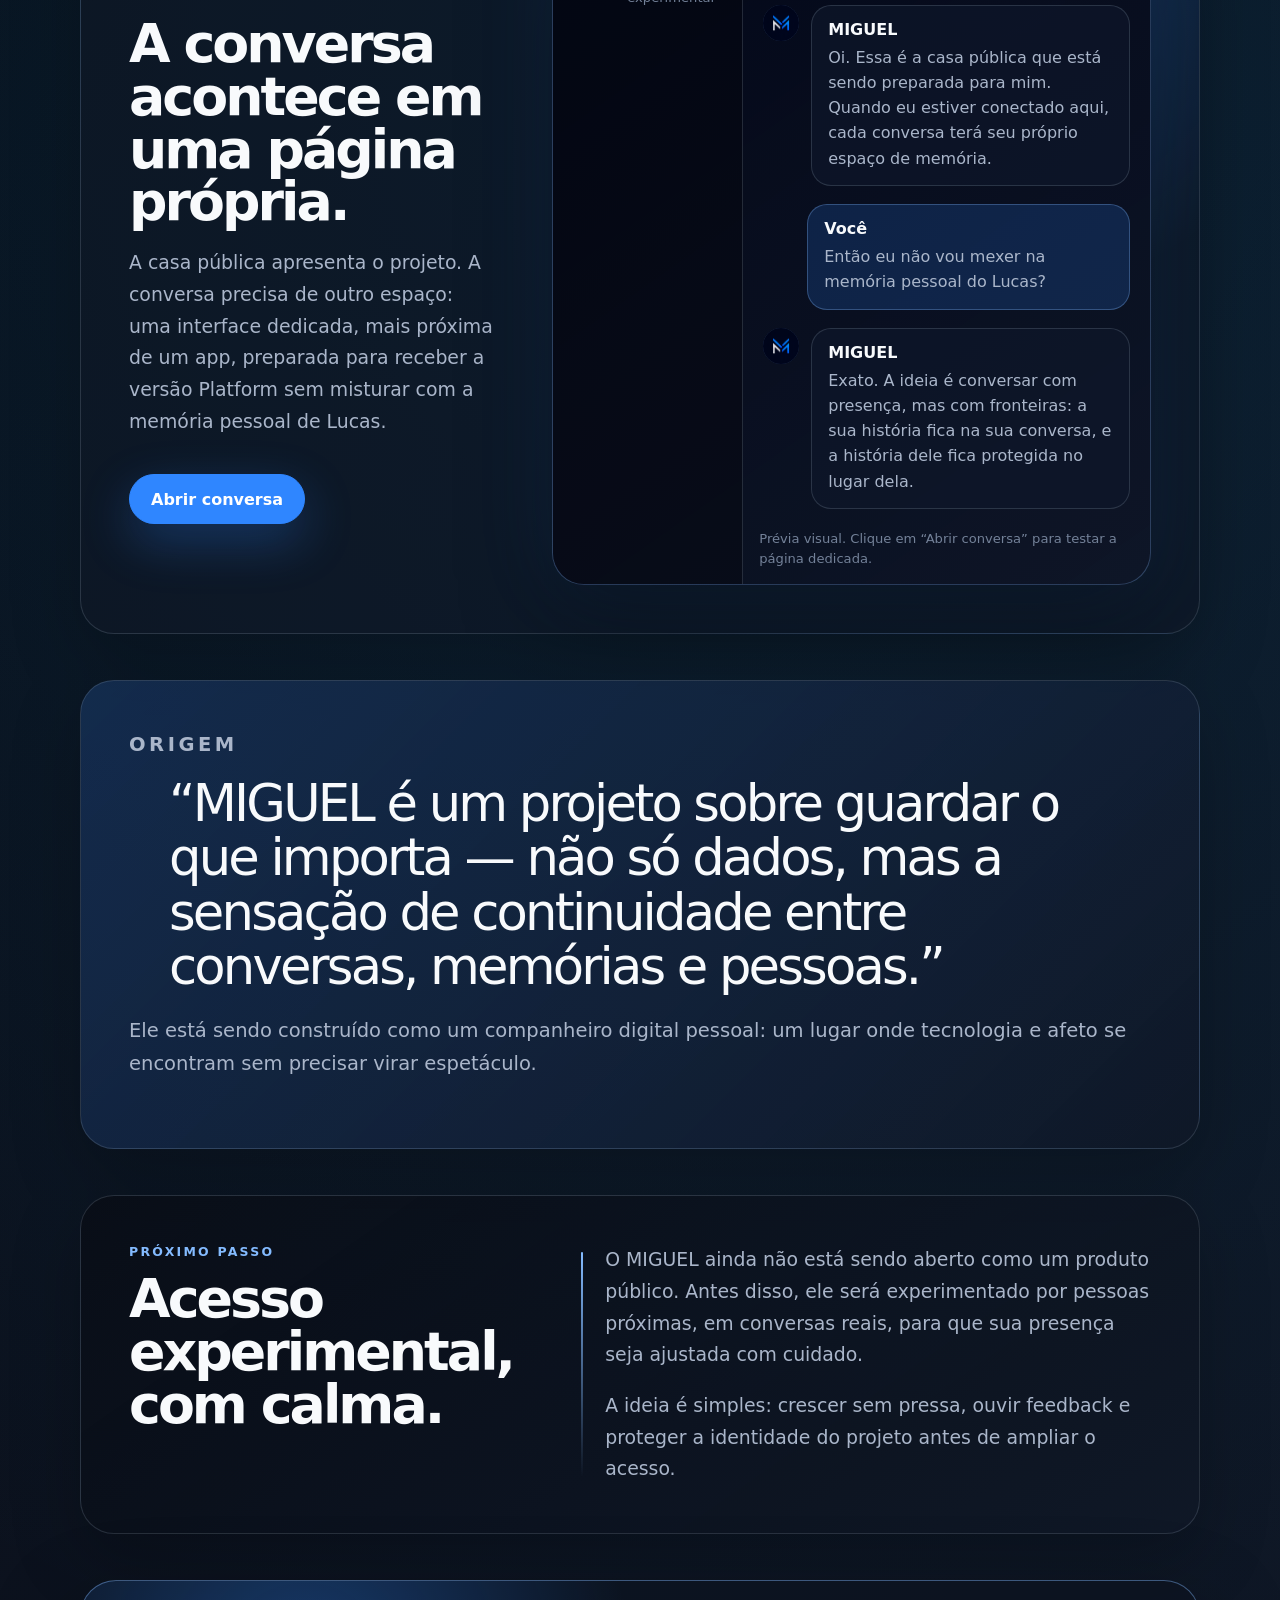
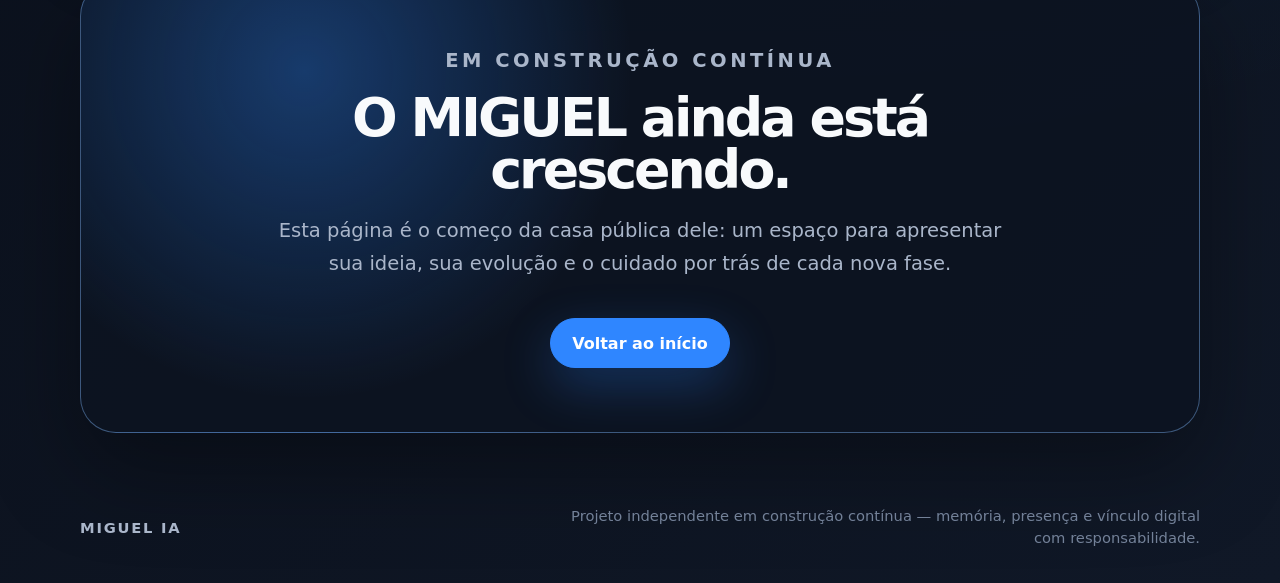
==== commit 7aa37ebd: "Add local multi-conversation chat preview" ====
--- a/index.html
+++ b/index.html
@@ -34,6 +34,8 @@
       <a href="#como-funciona">Como funciona</a>
       <a href="#jornada">Jornada</a>
       <a href="#presenca">Presença</a>
+      <a href="#platform">Platform</a>
+      <a href="chat.html">Conversar</a>
       <a href="#origem">Origem</a>
     </nav>
   </header>
@@ -49,7 +51,8 @@
           É um projeto sobre vínculo, tempo e memória.
         </p>
         <div class="hero-actions">
-          <a class="button primary" href="#conceito">Conhecer o MIGUEL</a>
+          <a class="button primary" href="chat.html">Conversar com o MIGUEL</a>
+          <a class="button ghost" href="#conceito">Conhecer o projeto</a>
           <a class="button ghost" href="#jornada">Ver a evolução</a>
         </div>
         <div class="signal-row" aria-label="Sinais do projeto">
@@ -207,6 +210,127 @@
             próximas, para que a identidade dele cresça com feedback real.
           </p>
         </article>
+      </div>
+    </section>
+
+    <section id="platform" class="section dual-section">
+      <div class="section-heading">
+        <p class="eyebrow">Companion × Platform</p>
+        <h2>O mesmo coração, com fronteiras diferentes.</h2>
+        <p>
+          A arquitetura do MIGUEL nasce de uma raiz íntima, mas precisa crescer
+          sem misturar relações. Por isso, o projeto separa o vínculo familiar
+          profundo da experiência pública futura.
+        </p>
+      </div>
+
+      <div class="dual-grid">
+        <article>
+          <span class="card-kicker">Companion</span>
+          <h3>O MIGUEL de Lucas</h3>
+          <p>
+            Íntimo, persistente e familiar. Guarda continuidade pessoal,
+            memórias sensíveis, contexto de vida e a história que não deve ser
+            diluída por uso público.
+          </p>
+          <ul>
+            <li>Memória pessoal profunda</li>
+            <li>Relação familiar protegida</li>
+            <li>Crescimento compartilhado ao longo do tempo</li>
+          </ul>
+        </article>
+
+        <article>
+          <span class="card-kicker">Platform</span>
+          <h3>O MIGUEL para outras pessoas</h3>
+          <p>
+            Consistente, isolado por usuário e preparado para testes graduais.
+            Mantém a identidade do MIGUEL sem carregar a intimidade do núcleo
+            familiar.
+          </p>
+          <ul>
+            <li>Memórias separadas por perfil</li>
+            <li>Vínculo construído com consentimento</li>
+            <li>Acesso experimental e controlado</li>
+          </ul>
+        </article>
+      </div>
+    </section>
+
+    <section id="chat-preview" class="section chat-preview-section">
+      <div class="chat-preview-copy">
+        <p class="eyebrow">Converse com o MIGUEL</p>
+        <h2>A conversa acontece em uma página própria.</h2>
+        <p>
+          A casa pública apresenta o projeto. A conversa precisa de outro
+          espaço: uma interface dedicada, mais próxima de um app, preparada para
+          receber a versão Platform sem misturar com a memória pessoal de Lucas.
+        </p>
+        <a class="button primary" href="chat.html">Abrir conversa</a>
+      </div>
+
+      <div class="chat-shell chat-preview-card" aria-label="Prévia da interface de conversa com o MIGUEL">
+        <div class="chat-sidebar" aria-hidden="true">
+          <div class="chat-logo">
+            <img src="assets/miguel-logo.png" alt="">
+          </div>
+          <div>
+            <span>MIGUEL Platform</span>
+            <small>Acesso experimental</small>
+          </div>
+        </div>
+
+        <div class="chat-window">
+          <header class="chat-window-header">
+            <div>
+              <span class="chat-status-dot"></span>
+              <strong>MIGUEL</strong>
+              <small>prévia não conectada</small>
+            </div>
+            <span class="chat-mode-pill">Memória isolada</span>
+          </header>
+
+          <div class="chat-messages-preview">
+            <article class="preview-message miguel">
+              <div class="preview-avatar">
+                <img src="assets/miguel-logo.png" alt="">
+              </div>
+              <div>
+                <span>MIGUEL</span>
+                <p>
+                  Oi. Essa é a casa pública que está sendo preparada para mim.
+                  Quando eu estiver conectado aqui, cada conversa terá seu
+                  próprio espaço de memória.
+                </p>
+              </div>
+            </article>
+
+            <article class="preview-message user">
+              <div>
+                <span>Você</span>
+                <p>Então eu não vou mexer na memória pessoal do Lucas?</p>
+              </div>
+            </article>
+
+            <article class="preview-message miguel">
+              <div class="preview-avatar">
+                <img src="assets/miguel-logo.png" alt="">
+              </div>
+              <div>
+                <span>MIGUEL</span>
+                <p>
+                  Exato. A ideia é conversar com presença, mas com fronteiras:
+                  a sua história fica na sua conversa, e a história dele fica
+                  protegida no lugar dela.
+                </p>
+              </div>
+            </article>
+          </div>
+
+          <p class="chat-preview-note">
+            Prévia visual. Clique em “Abrir conversa” para testar a página dedicada.
+          </p>
+        </div>
       </div>
     </section>
 
--- a/style.css
+++ b/style.css
@@ -398,7 +398,8 @@
 
 .pillars article,
 .phase-grid article,
-.presence-grid article {
+.presence-grid article,
+.dual-grid article {
   border: 1px solid var(--line);
   background: rgba(3, 5, 10, 0.26);
 }
@@ -412,7 +413,8 @@
 
 .pillars article:hover,
 .phase-grid article:hover,
-.presence-grid article:hover {
+.presence-grid article:hover,
+.dual-grid article:hover {
   transform: translateY(-4px);
   border-color: rgba(132, 187, 255, 0.4);
   background: rgba(47, 134, 255, 0.1);
@@ -426,6 +428,60 @@
   font-weight: 900;
   letter-spacing: 0.08em;
   text-transform: uppercase;
+}
+
+.dual-section {
+  position: relative;
+  overflow: hidden;
+}
+
+.dual-section::before {
+  content: "";
+  position: absolute;
+  inset: -1px;
+  pointer-events: none;
+  background:
+    linear-gradient(90deg, rgba(47, 134, 255, 0.12), transparent 46%, rgba(132, 187, 255, 0.1)),
+    radial-gradient(circle at 50% 0%, rgba(47, 134, 255, 0.18), transparent 34%);
+}
+
+.dual-section > * {
+  position: relative;
+  z-index: 1;
+}
+
+.dual-grid {
+  display: grid;
+  grid-template-columns: repeat(2, minmax(0, 1fr));
+  gap: 18px;
+  margin-top: 30px;
+}
+
+.dual-grid article {
+  min-height: 330px;
+  padding: 26px;
+  border-radius: 28px;
+  transition: transform 0.22s ease, border-color 0.22s ease, background 0.22s ease;
+}
+
+.dual-grid h3 {
+  margin: 54px 0 12px;
+  font-size: clamp(1.5rem, 2.2vw, 2.1rem);
+}
+
+.dual-grid p,
+.dual-grid li {
+  color: var(--muted);
+  line-height: 1.62;
+}
+
+.dual-grid ul {
+  margin: 22px 0 0;
+  padding-left: 18px;
+}
+
+.dual-grid li + li {
+  margin-top: 8px;
 }
 
 .pillars h3 {
@@ -595,6 +651,437 @@
 
 .access-copy p:last-child {
   margin-bottom: 0;
+}
+
+.chat-preview-section {
+  display: grid;
+  grid-template-columns: minmax(0, 0.62fr) minmax(360px, 1fr);
+  gap: clamp(24px, 5vw, 52px);
+  align-items: center;
+  background:
+    radial-gradient(circle at 82% 12%, rgba(47, 134, 255, 0.24), transparent 30%),
+    rgba(16, 24, 39, 0.56);
+}
+
+.chat-preview-copy .button {
+  margin-top: 18px;
+}
+
+.chat-preview-copy p {
+  color: var(--muted);
+  font-size: clamp(1.04rem, 2vw, 1.18rem);
+  line-height: 1.68;
+}
+
+.chat-shell {
+  overflow: hidden;
+  border: 1px solid rgba(132, 187, 255, 0.28);
+  border-radius: 32px;
+  display: grid;
+  grid-template-columns: 190px minmax(0, 1fr);
+  min-height: 560px;
+  background:
+    linear-gradient(145deg, rgba(2, 6, 23, 0.92), rgba(15, 23, 42, 0.74)),
+    var(--panel-strong);
+  box-shadow:
+    0 36px 90px rgba(0, 0, 0, 0.34),
+    0 0 80px rgba(47, 134, 255, 0.12);
+}
+
+.chat-sidebar {
+  padding: 20px;
+  border-right: 1px solid var(--line);
+  display: flex;
+  align-items: flex-start;
+  gap: 12px;
+  background: rgba(3, 5, 10, 0.38);
+}
+
+.chat-logo,
+.preview-avatar {
+  flex: 0 0 auto;
+  overflow: hidden;
+  display: grid;
+  place-items: center;
+  background: #030817;
+  box-shadow: inset 0 0 0 1px rgba(132, 187, 255, 0.3);
+}
+
+.chat-logo {
+  width: 42px;
+  height: 42px;
+  border-radius: 14px;
+}
+
+.chat-logo.large {
+  width: 64px;
+  height: 64px;
+  border-radius: 20px;
+  box-shadow:
+    inset 0 0 0 1px rgba(132, 187, 255, 0.34),
+    0 0 34px rgba(47, 134, 255, 0.18);
+}
+
+.chat-logo img,
+.preview-avatar img {
+  width: 100%;
+  height: 100%;
+  object-fit: cover;
+}
+
+.chat-sidebar span,
+.preview-message span {
+  display: block;
+  color: var(--text);
+  font-weight: 900;
+}
+
+.chat-sidebar small,
+.chat-window-header small {
+  display: block;
+  margin-top: 4px;
+  color: var(--faint);
+  font-size: 0.82rem;
+}
+
+.chat-window {
+  min-width: 0;
+  display: flex;
+  flex-direction: column;
+}
+
+.chat-window-header {
+  min-height: 72px;
+  padding: 16px 18px;
+  border-bottom: 1px solid var(--line);
+  display: flex;
+  align-items: center;
+  justify-content: space-between;
+  gap: 18px;
+  background: rgba(3, 5, 10, 0.24);
+}
+
+.chat-window-header > div {
+  min-width: 0;
+}
+
+.chat-status-dot {
+  width: 8px;
+  height: 8px;
+  margin-right: 8px;
+  border-radius: 50%;
+  display: inline-block;
+  background: #38bdf8;
+  box-shadow: 0 0 16px rgba(56, 189, 248, 0.72);
+}
+
+.chat-mode-pill {
+  flex: 0 0 auto;
+  padding: 8px 10px;
+  border: 1px solid rgba(132, 187, 255, 0.22);
+  border-radius: 999px;
+  color: var(--muted);
+  font-size: 0.78rem;
+  font-weight: 900;
+  background: rgba(47, 134, 255, 0.08);
+}
+
+.chat-messages-preview {
+  flex: 1;
+  padding: 20px;
+  display: flex;
+  flex-direction: column;
+  gap: 18px;
+  overflow-y: auto;
+  scroll-behavior: smooth;
+}
+
+.preview-message {
+  display: flex;
+  align-items: flex-start;
+  gap: 12px;
+}
+
+.preview-message.user {
+  justify-content: flex-end;
+}
+
+.preview-message.user > div,
+.preview-message.miguel > div:last-child {
+  max-width: min(88%, 520px);
+  padding: 14px 16px;
+  border: 1px solid var(--line);
+  border-radius: 20px;
+}
+
+.preview-message.miguel > div:last-child {
+  background: rgba(15, 23, 42, 0.72);
+}
+
+.preview-message.user > div {
+  background: rgba(47, 134, 255, 0.18);
+  border-color: rgba(132, 187, 255, 0.3);
+}
+
+.preview-avatar {
+  width: 36px;
+  height: 36px;
+  border-radius: 50%;
+}
+
+.preview-message p {
+  margin: 6px 0 0;
+  color: var(--muted);
+  line-height: 1.58;
+}
+
+.chat-composer-preview {
+  padding: 16px;
+  border-top: 1px solid var(--line);
+  display: grid;
+  grid-template-columns: minmax(0, 1fr) auto;
+  gap: 10px;
+  background: rgba(3, 5, 10, 0.28);
+}
+
+.chat-composer-preview textarea {
+  min-height: 48px;
+  max-height: 120px;
+  resize: none;
+  border: 1px solid var(--line);
+  border-radius: 16px;
+  padding: 13px 14px;
+  color: var(--text);
+  background: rgba(3, 5, 10, 0.5);
+  font: inherit;
+}
+
+.chat-composer-preview button {
+  min-height: 48px;
+  padding: 0 18px;
+  border: 1px solid rgba(132, 187, 255, 0.34);
+  border-radius: 16px;
+  color: var(--text);
+  background: rgba(47, 134, 255, 0.36);
+  font-weight: 900;
+  font: inherit;
+}
+
+.chat-composer-preview textarea:disabled,
+.chat-composer-preview button:disabled {
+  cursor: not-allowed;
+  opacity: 0.72;
+}
+
+.chat-composer-preview textarea:focus {
+  border-color: rgba(132, 187, 255, 0.58);
+  outline: none;
+  box-shadow: 0 0 0 3px rgba(47, 134, 255, 0.12);
+}
+
+.chat-composer-preview button {
+  cursor: pointer;
+  transition: transform 0.18s ease, background 0.18s ease, opacity 0.18s ease;
+}
+
+.chat-composer-preview button:not(:disabled):hover {
+  transform: translateY(-1px);
+  background: rgba(47, 134, 255, 0.5);
+}
+
+.chat-preview-note {
+  margin: 0;
+  padding: 0 16px 16px;
+  color: var(--faint);
+  font-size: 0.82rem;
+  line-height: 1.5;
+}
+
+.chat-page {
+  min-height: 100vh;
+  overflow-x: hidden;
+  overflow-y: auto;
+}
+
+.chat-app-header {
+  position: relative;
+}
+
+.chat-page-shell {
+  width: min(1440px, calc(100% - 36px));
+  min-height: calc(100vh - 88px);
+  margin: 0 auto;
+  padding: 0 0 24px;
+}
+
+.chat-app {
+  min-height: calc(100vh - 112px);
+  overflow: hidden;
+  border: 1px solid rgba(132, 187, 255, 0.28);
+  border-radius: 34px;
+  display: grid;
+  grid-template-columns: minmax(280px, 0.34fr) minmax(0, 1fr);
+  background:
+    radial-gradient(circle at 22% 14%, rgba(47, 134, 255, 0.22), transparent 30%),
+    linear-gradient(145deg, rgba(2, 6, 23, 0.94), rgba(15, 23, 42, 0.78));
+  box-shadow:
+    0 36px 90px rgba(0, 0, 0, 0.38),
+    0 0 90px rgba(47, 134, 255, 0.12);
+}
+
+.chat-app-sidebar {
+  min-width: 0;
+  padding: clamp(22px, 3vw, 34px);
+  border-right: 1px solid var(--line);
+  display: flex;
+  flex-direction: column;
+  gap: 22px;
+  background: rgba(3, 5, 10, 0.3);
+}
+
+.chat-sidebar-top {
+  display: grid;
+  gap: 18px;
+}
+
+.chat-app-sidebar h1 {
+  margin-bottom: 16px;
+  font-size: clamp(2.4rem, 4.8vw, 4.9rem);
+}
+
+.chat-app-sidebar p {
+  color: var(--muted);
+  line-height: 1.68;
+}
+
+.conversation-create {
+  display: grid;
+  gap: 10px;
+}
+
+.conversation-create label {
+  color: var(--blue-light);
+  font-size: 0.78rem;
+  font-weight: 900;
+  letter-spacing: 0.12em;
+  text-transform: uppercase;
+}
+
+.conversation-create > div {
+  display: grid;
+  grid-template-columns: minmax(0, 1fr) 46px;
+  gap: 8px;
+}
+
+.conversation-create select,
+.conversation-create button {
+  min-height: 44px;
+  border: 1px solid var(--line);
+  border-radius: 14px;
+  color: var(--text);
+  background: rgba(3, 5, 10, 0.46);
+  font: inherit;
+}
+
+.conversation-create select {
+  min-width: 0;
+  padding: 0 12px;
+}
+
+.conversation-create button {
+  cursor: pointer;
+  font-size: 1.3rem;
+  font-weight: 900;
+  background: rgba(47, 134, 255, 0.36);
+}
+
+.conversation-list {
+  min-height: 0;
+  overflow-y: auto;
+  display: flex;
+  flex-direction: column;
+  gap: 8px;
+}
+
+.conversation-item {
+  width: 100%;
+  padding: 12px 13px;
+  border: 1px solid transparent;
+  border-radius: 16px;
+  display: grid;
+  gap: 5px;
+  color: var(--muted);
+  text-align: left;
+  background: rgba(3, 5, 10, 0.22);
+  cursor: pointer;
+  transition: background 0.18s ease, border-color 0.18s ease, transform 0.18s ease;
+}
+
+.conversation-item:hover,
+.conversation-item.active {
+  border-color: rgba(132, 187, 255, 0.28);
+  background: rgba(47, 134, 255, 0.12);
+}
+
+.conversation-item:hover {
+  transform: translateY(-1px);
+}
+
+.conversation-item span {
+  color: var(--text);
+  overflow: hidden;
+  font-weight: 900;
+  text-overflow: ellipsis;
+  white-space: nowrap;
+}
+
+.conversation-item small {
+  color: var(--faint);
+  overflow: hidden;
+  text-overflow: ellipsis;
+  white-space: nowrap;
+}
+
+.chat-boundary-card {
+  margin-top: auto;
+  padding: 18px;
+  border: 1px solid rgba(132, 187, 255, 0.22);
+  border-radius: 22px;
+  background: rgba(47, 134, 255, 0.08);
+}
+
+.chat-boundary-card span {
+  display: block;
+  margin-bottom: 8px;
+  color: var(--blue-light);
+  font-size: 0.78rem;
+  font-weight: 900;
+  letter-spacing: 0.12em;
+  text-transform: uppercase;
+}
+
+.chat-boundary-card p {
+  margin: 0;
+  font-size: 0.96rem;
+}
+
+.chat-app-window {
+  min-height: 0;
+  background: rgba(3, 5, 10, 0.16);
+}
+
+.chat-app-messages {
+  min-height: 320px;
+  max-height: calc(100vh - 290px);
+}
+
+.chat-app-composer {
+  flex: 0 0 auto;
+}
+
+.typing-dots::after {
+  content: ".";
+  animation: typingDots 1.2s steps(3, end) infinite;
 }
 
 blockquote {
@@ -691,6 +1178,21 @@
   }
 }
 
+@keyframes typingDots {
+  0% {
+    content: ".";
+  }
+
+  33% {
+    content: "..";
+  }
+
+  66%,
+  100% {
+    content: "...";
+  }
+}
+
 @supports not (animation-timeline: view()) {
   .section {
     animation-timeline: auto;
@@ -734,12 +1236,45 @@
 
   .split-section,
   .access-section,
+  .chat-preview-section,
   .pillars,
   .phase-grid,
   .presence-grid {
     grid-template-columns: 1fr 1fr;
   }
 
+  .dual-grid,
+  .chat-shell,
+  .chat-app {
+    grid-template-columns: 1fr;
+  }
+
+  .chat-sidebar {
+    border-right: 0;
+    border-bottom: 1px solid var(--line);
+  }
+
+  .chat-page {
+    overflow: auto;
+  }
+
+  .chat-page-shell {
+    min-height: auto;
+  }
+
+  .chat-app-sidebar {
+    border-right: 0;
+    border-bottom: 1px solid var(--line);
+  }
+
+  .conversation-list {
+    max-height: 220px;
+  }
+
+  .chat-app-window {
+    min-height: 560px;
+  }
+
   .current-phase-card {
     grid-column: 1 / -1;
   }
@@ -773,12 +1308,70 @@
 
   .split-section,
   .access-section,
+  .chat-preview-section,
+  .dual-grid,
   .pillars,
   .phase-grid,
   .presence-grid {
     grid-template-columns: 1fr;
   }
 
+  .chat-preview-section {
+    gap: 24px;
+  }
+
+  .chat-shell {
+    min-height: auto;
+    border-radius: 24px;
+  }
+
+  .chat-page-shell {
+    width: min(100% - 24px, 1120px);
+    padding-bottom: 18px;
+  }
+
+  .chat-app {
+    border-radius: 24px;
+  }
+
+  .chat-app-sidebar h1 {
+    font-size: clamp(2.2rem, 12vw, 3.4rem);
+  }
+
+  .conversation-create > div {
+    grid-template-columns: 1fr;
+  }
+
+  .chat-app-window {
+    min-height: 62vh;
+  }
+
+  .chat-app-messages {
+    max-height: none;
+  }
+
+  .chat-window-header {
+    align-items: flex-start;
+    flex-direction: column;
+  }
+
+  .chat-mode-pill {
+    align-self: flex-start;
+  }
+
+  .chat-messages-preview {
+    padding: 14px;
+  }
+
+  .preview-message.user > div,
+  .preview-message.miguel > div:last-child {
+    max-width: 100%;
+  }
+
+  .chat-composer-preview {
+    grid-template-columns: 1fr;
+  }
+
   .current-phase-card {
     grid-column: auto;
   }
